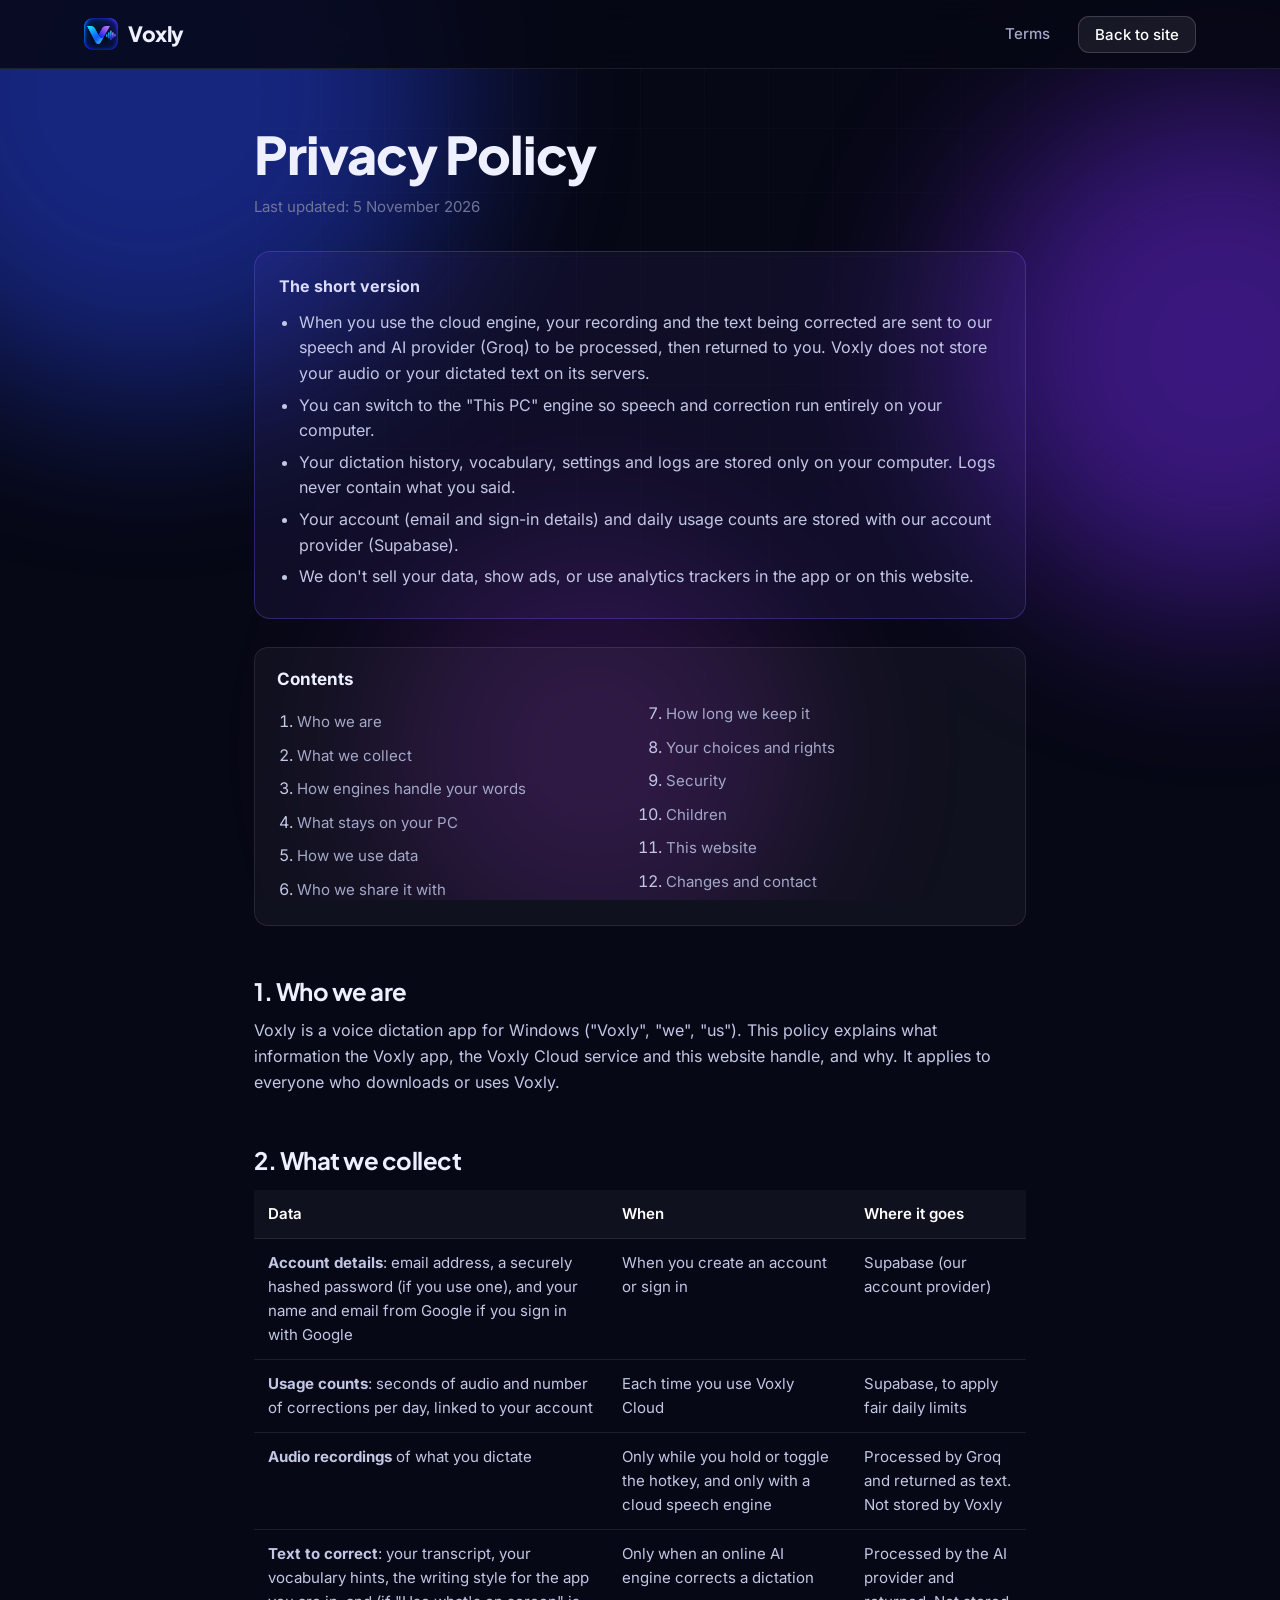
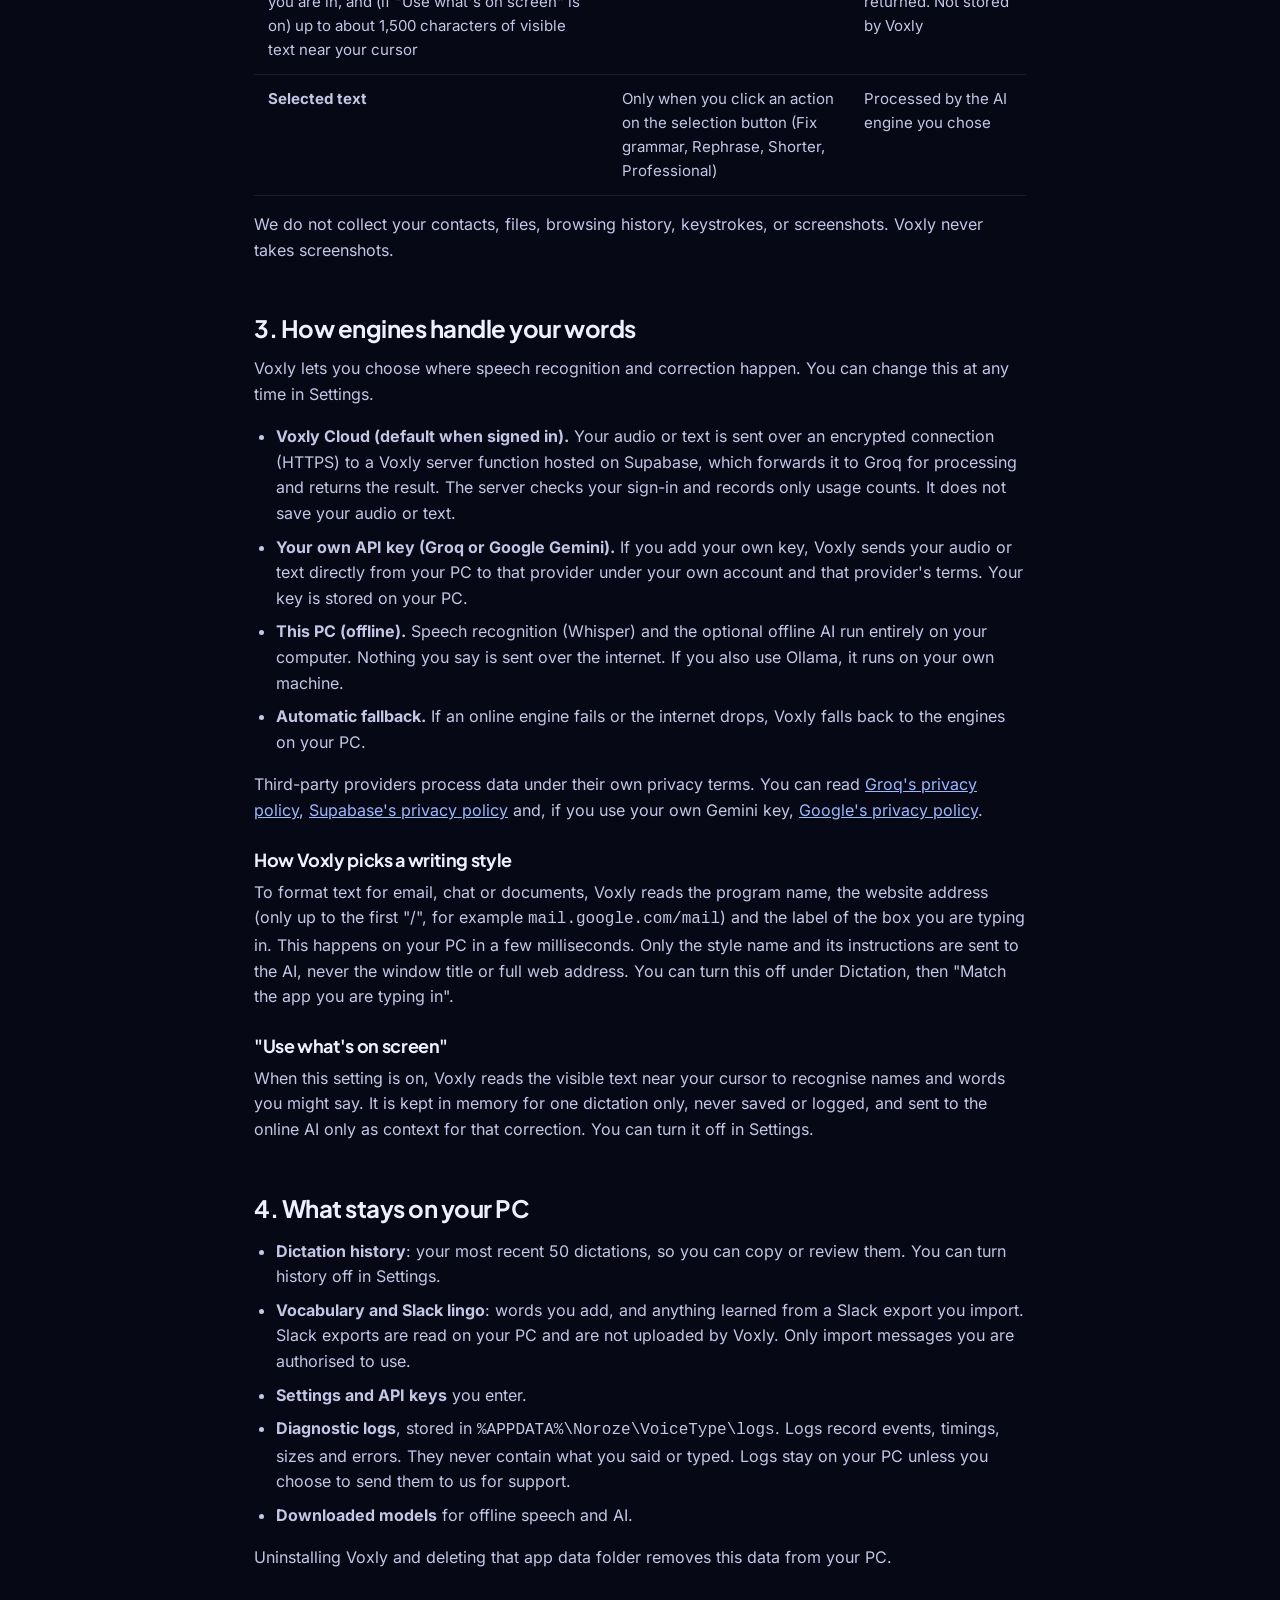
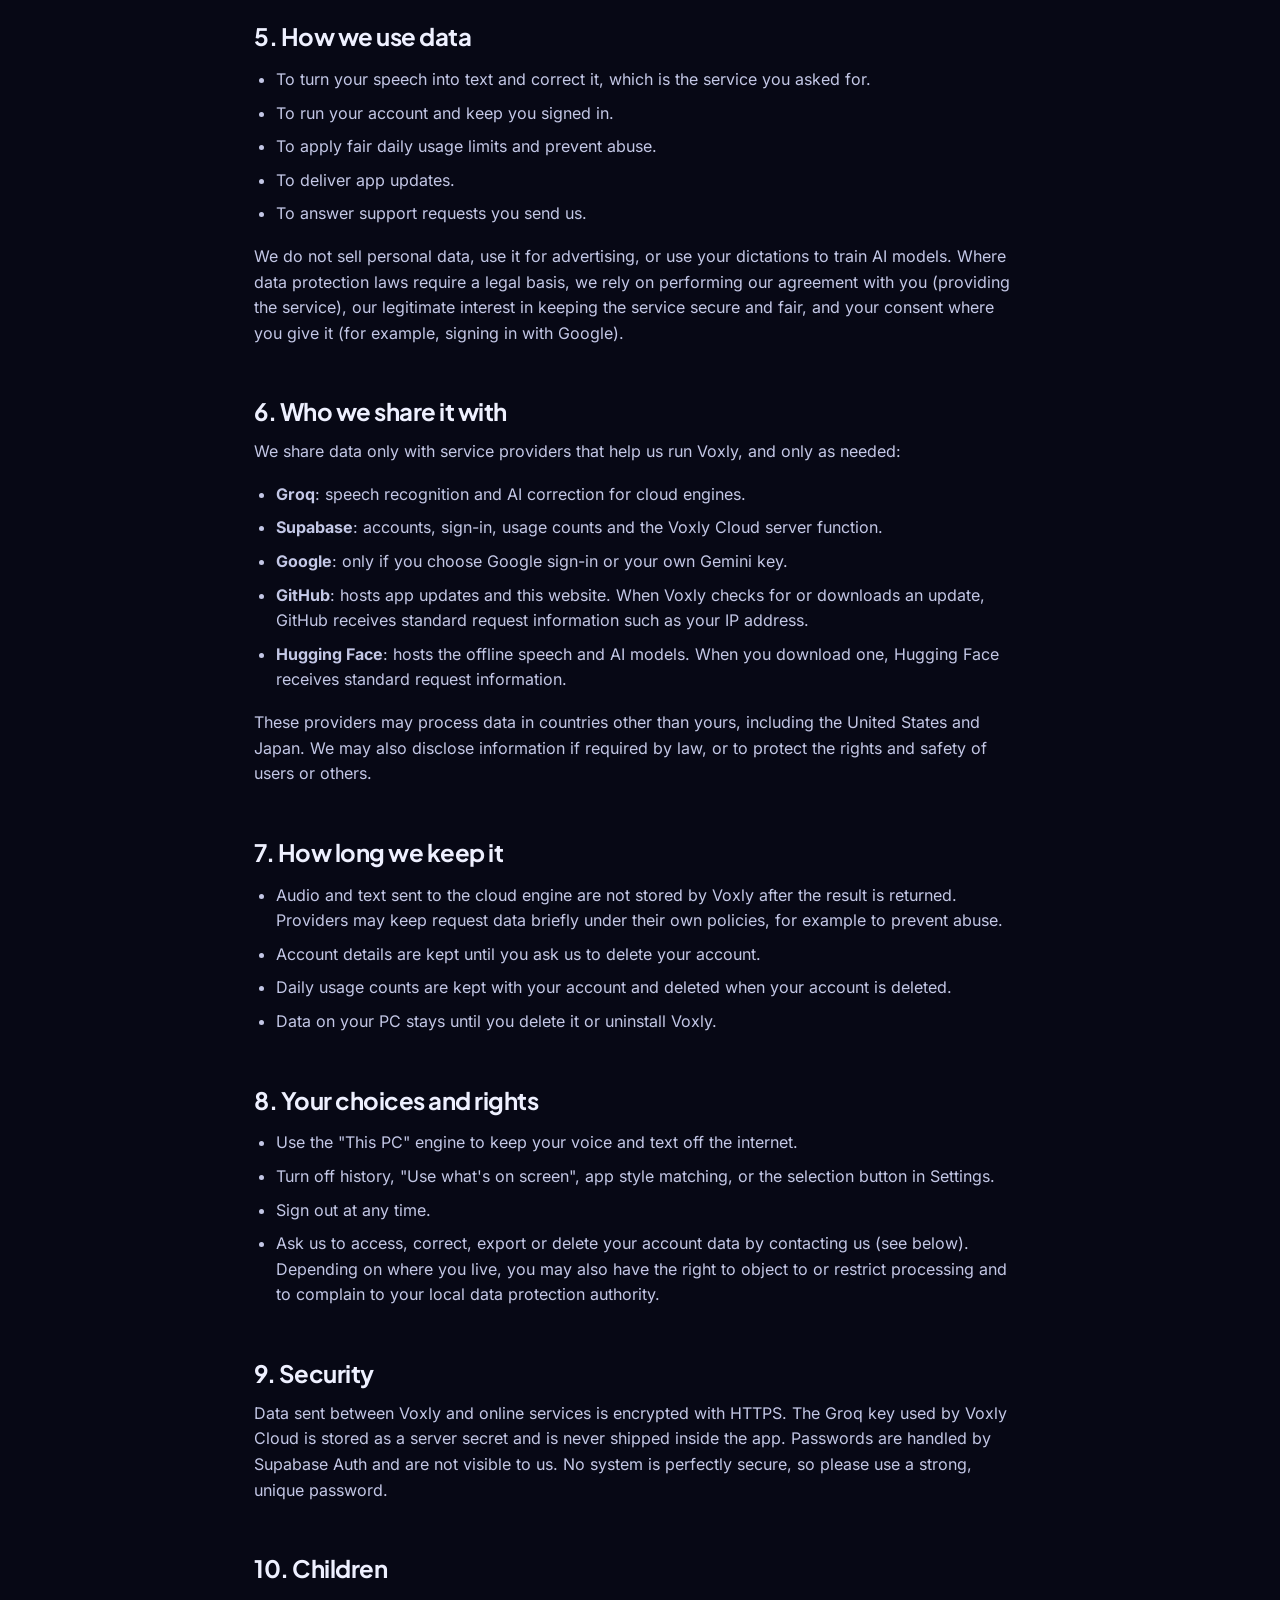
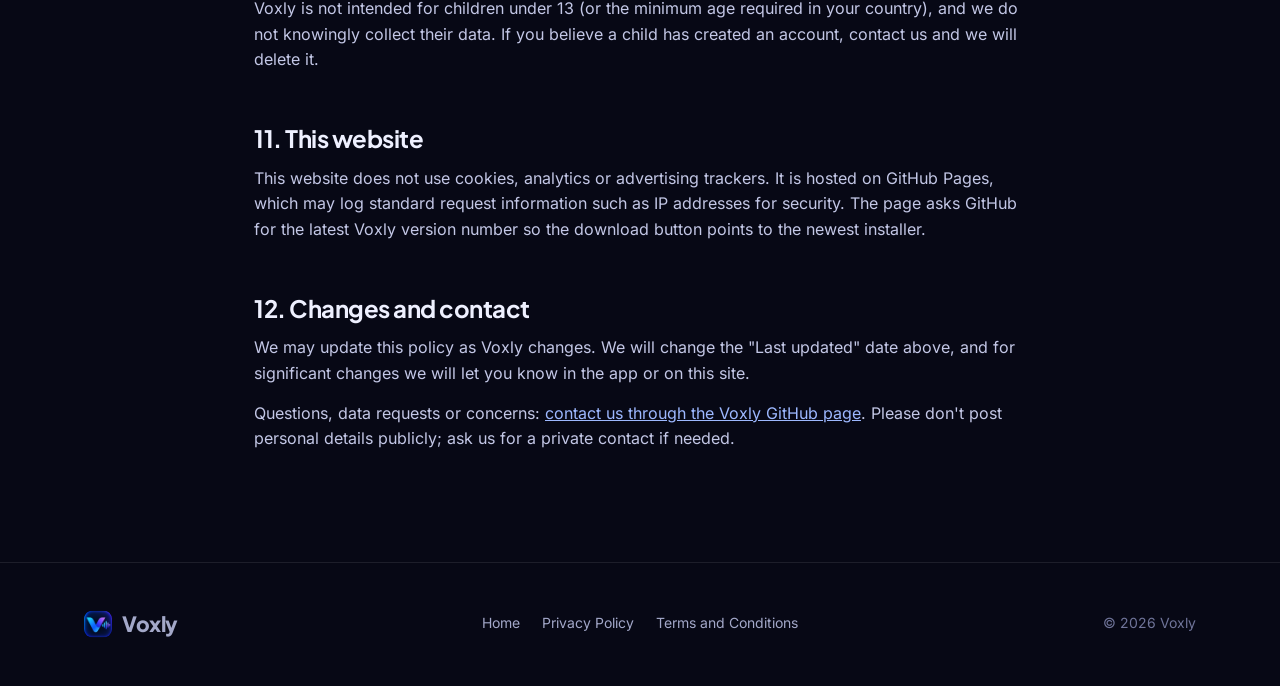
==== docs/privacy.html @ a6896bdc "Add Voxly launch website with Terms and Privacy pages One-page landing site in plain HTML, CSS and J" ====
<!doctype html>
<html lang="en">
<head>
<meta charset="utf-8">
<meta name="viewport" content="width=device-width, initial-scale=1">
<title>Privacy Policy · Voxly</title>
<meta name="description" content="How Voxly handles your voice, text, account and device data.">
<meta name="theme-color" content="#070815">
<link rel="icon" type="image/png" href="assets/logo.png">
<meta property="og:title" content="Voxly Privacy Policy">
<meta property="og:description" content="How Voxly handles your voice, text, account and device data.">
<meta property="og:image" content="https://itshassan999999-lab.github.io/Voxly-releases/assets/og-image.png">
<link rel="stylesheet" href="assets/site.css">
</head>
<body>
<div class="aurora" aria-hidden="true"><span></span><span></span><span></span></div>
<header class="nav scrolled">
  <div class="wrap">
    <a class="brand" href="index.html"><img src="assets/logo.png" alt="" width="34" height="34">Voxly</a>
    <nav class="nav-links"><a href="terms.html">Terms</a><a class="btn btn-ghost btn-sm" href="index.html">Back to site</a></nav>
  </div>
</header>

<main class="legal">
  <div class="wrap">
    <h1>Privacy Policy</h1>
    <p class="updated">Last updated: 5 November 2026</p>

    <div class="summary">
      <b>The short version</b>
      <ul>
        <li>When you use the cloud engine, your recording and the text being corrected are sent to our speech and AI provider (Groq) to be processed, then returned to you. Voxly does not store your audio or your dictated text on its servers.</li>
        <li>You can switch to the "This PC" engine so speech and correction run entirely on your computer.</li>
        <li>Your dictation history, vocabulary, settings and logs are stored only on your computer. Logs never contain what you said.</li>
        <li>Your account (email and sign-in details) and daily usage counts are stored with our account provider (Supabase).</li>
        <li>We don't sell your data, show ads, or use analytics trackers in the app or on this website.</li>
      </ul>
    </div>

    <nav class="toc" aria-label="Contents">
      <b>Contents</b>
      <ol>
        <li><a href="#who">Who we are</a></li>
        <li><a href="#collect">What we collect</a></li>
        <li><a href="#engines">How engines handle your words</a></li>
        <li><a href="#local">What stays on your PC</a></li>
        <li><a href="#use">How we use data</a></li>
        <li><a href="#share">Who we share it with</a></li>
        <li><a href="#retention">How long we keep it</a></li>
        <li><a href="#rights">Your choices and rights</a></li>
        <li><a href="#security">Security</a></li>
        <li><a href="#children">Children</a></li>
        <li><a href="#website">This website</a></li>
        <li><a href="#changes">Changes and contact</a></li>
      </ol>
    </nav>

    <h2 id="who">1. Who we are</h2>
    <p>Voxly is a voice dictation app for Windows ("Voxly", "we", "us"). This policy explains what information the Voxly app, the Voxly Cloud service and this website handle, and why. It applies to everyone who downloads or uses Voxly.</p>

    <h2 id="collect">2. What we collect</h2>
    <table>
      <thead><tr><th>Data</th><th>When</th><th>Where it goes</th></tr></thead>
      <tbody>
        <tr><td><b>Account details</b>: email address, a securely hashed password (if you use one), and your name and email from Google if you sign in with Google</td><td>When you create an account or sign in</td><td>Supabase (our account provider)</td></tr>
        <tr><td><b>Usage counts</b>: seconds of audio and number of corrections per day, linked to your account</td><td>Each time you use Voxly Cloud</td><td>Supabase, to apply fair daily limits</td></tr>
        <tr><td><b>Audio recordings</b> of what you dictate</td><td>Only while you hold or toggle the hotkey, and only with a cloud speech engine</td><td>Processed by Groq and returned as text. Not stored by Voxly</td></tr>
        <tr><td><b>Text to correct</b>: your transcript, your vocabulary hints, the writing style for the app you are in, and (if "Use what's on screen" is on) up to about 1,500 characters of visible text near your cursor</td><td>Only when an online AI engine corrects a dictation</td><td>Processed by the AI provider and returned. Not stored by Voxly</td></tr>
        <tr><td><b>Selected text</b></td><td>Only when you click an action on the selection button (Fix grammar, Rephrase, Shorter, Professional)</td><td>Processed by the AI engine you chose</td></tr>
      </tbody>
    </table>
    <p>We do not collect your contacts, files, browsing history, keystrokes, or screenshots. Voxly never takes screenshots.</p>

    <h2 id="engines">3. How engines handle your words</h2>
    <p>Voxly lets you choose where speech recognition and correction happen. You can change this at any time in Settings.</p>
    <ul>
      <li><b>Voxly Cloud (default when signed in).</b> Your audio or text is sent over an encrypted connection (HTTPS) to a Voxly server function hosted on Supabase, which forwards it to Groq for processing and returns the result. The server checks your sign-in and records only usage counts. It does not save your audio or text.</li>
      <li><b>Your own API key (Groq or Google Gemini).</b> If you add your own key, Voxly sends your audio or text directly from your PC to that provider under your own account and that provider's terms. Your key is stored on your PC.</li>
      <li><b>This PC (offline).</b> Speech recognition (Whisper) and the optional offline AI run entirely on your computer. Nothing you say is sent over the internet. If you also use Ollama, it runs on your own machine.</li>
      <li><b>Automatic fallback.</b> If an online engine fails or the internet drops, Voxly falls back to the engines on your PC.</li>
    </ul>
    <p>Third-party providers process data under their own privacy terms. You can read <a href="https://groq.com/privacy-policy/" rel="noopener">Groq's privacy policy</a>, <a href="https://supabase.com/privacy" rel="noopener">Supabase's privacy policy</a> and, if you use your own Gemini key, <a href="https://policies.google.com/privacy" rel="noopener">Google's privacy policy</a>.</p>

    <h3>How Voxly picks a writing style</h3>
    <p>To format text for email, chat or documents, Voxly reads the program name, the website address (only up to the first "/", for example <code>mail.google.com/mail</code>) and the label of the box you are typing in. This happens on your PC in a few milliseconds. Only the style name and its instructions are sent to the AI, never the window title or full web address. You can turn this off under Dictation, then "Match the app you are typing in".</p>

    <h3>"Use what's on screen"</h3>
    <p>When this setting is on, Voxly reads the visible text near your cursor to recognise names and words you might say. It is kept in memory for one dictation only, never saved or logged, and sent to the online AI only as context for that correction. You can turn it off in Settings.</p>

    <h2 id="local">4. What stays on your PC</h2>
    <ul>
      <li><b>Dictation history</b>: your most recent 50 dictations, so you can copy or review them. You can turn history off in Settings.</li>
      <li><b>Vocabulary and Slack lingo</b>: words you add, and anything learned from a Slack export you import. Slack exports are read on your PC and are not uploaded by Voxly. Only import messages you are authorised to use.</li>
      <li><b>Settings and API keys</b> you enter.</li>
      <li><b>Diagnostic logs</b>, stored in <code>%APPDATA%\Noroze\VoiceType\logs</code>. Logs record events, timings, sizes and errors. They never contain what you said or typed. Logs stay on your PC unless you choose to send them to us for support.</li>
      <li><b>Downloaded models</b> for offline speech and AI.</li>
    </ul>
    <p>Uninstalling Voxly and deleting that app data folder removes this data from your PC.</p>

    <h2 id="use">5. How we use data</h2>
    <ul>
      <li>To turn your speech into text and correct it, which is the service you asked for.</li>
      <li>To run your account and keep you signed in.</li>
      <li>To apply fair daily usage limits and prevent abuse.</li>
      <li>To deliver app updates.</li>
      <li>To answer support requests you send us.</li>
    </ul>
    <p>We do not sell personal data, use it for advertising, or use your dictations to train AI models. Where data protection laws require a legal basis, we rely on performing our agreement with you (providing the service), our legitimate interest in keeping the service secure and fair, and your consent where you give it (for example, signing in with Google).</p>

    <h2 id="share">6. Who we share it with</h2>
    <p>We share data only with service providers that help us run Voxly, and only as needed:</p>
    <ul>
      <li><b>Groq</b>: speech recognition and AI correction for cloud engines.</li>
      <li><b>Supabase</b>: accounts, sign-in, usage counts and the Voxly Cloud server function.</li>
      <li><b>Google</b>: only if you choose Google sign-in or your own Gemini key.</li>
      <li><b>GitHub</b>: hosts app updates and this website. When Voxly checks for or downloads an update, GitHub receives standard request information such as your IP address.</li>
      <li><b>Hugging Face</b>: hosts the offline speech and AI models. When you download one, Hugging Face receives standard request information.</li>
    </ul>
    <p>These providers may process data in countries other than yours, including the United States and Japan. We may also disclose information if required by law, or to protect the rights and safety of users or others.</p>

    <h2 id="retention">7. How long we keep it</h2>
    <ul>
      <li>Audio and text sent to the cloud engine are not stored by Voxly after the result is returned. Providers may keep request data briefly under their own policies, for example to prevent abuse.</li>
      <li>Account details are kept until you ask us to delete your account.</li>
      <li>Daily usage counts are kept with your account and deleted when your account is deleted.</li>
      <li>Data on your PC stays until you delete it or uninstall Voxly.</li>
    </ul>

    <h2 id="rights">8. Your choices and rights</h2>
    <ul>
      <li>Use the "This PC" engine to keep your voice and text off the internet.</li>
      <li>Turn off history, "Use what's on screen", app style matching, or the selection button in Settings.</li>
      <li>Sign out at any time.</li>
      <li>Ask us to access, correct, export or delete your account data by contacting us (see below). Depending on where you live, you may also have the right to object to or restrict processing and to complain to your local data protection authority.</li>
    </ul>

    <h2 id="security">9. Security</h2>
    <p>Data sent between Voxly and online services is encrypted with HTTPS. The Groq key used by Voxly Cloud is stored as a server secret and is never shipped inside the app. Passwords are handled by Supabase Auth and are not visible to us. No system is perfectly secure, so please use a strong, unique password.</p>

    <h2 id="children">10. Children</h2>
    <p>Voxly is not intended for children under 13 (or the minimum age required in your country), and we do not knowingly collect their data. If you believe a child has created an account, contact us and we will delete it.</p>

    <h2 id="website">11. This website</h2>
    <p>This website does not use cookies, analytics or advertising trackers. It is hosted on GitHub Pages, which may log standard request information such as IP addresses for security. The page asks GitHub for the latest Voxly version number so the download button points to the newest installer.</p>

    <h2 id="changes">12. Changes and contact</h2>
    <p>We may update this policy as Voxly changes. We will change the "Last updated" date above, and for significant changes we will let you know in the app or on this site.</p>
    <p>Questions, data requests or concerns: <a href="https://github.com/itshassan999999-lab/Voxly-releases/issues" rel="noopener">contact us through the Voxly GitHub page</a>. Please don't post personal details publicly; ask us for a private contact if needed.</p>
  </div>
</main>

<footer>
  <div class="wrap">
    <a class="brand" href="index.html"><img src="assets/logo.png" alt="" style="width:28px;height:28px">Voxly</a>
    <nav><a href="index.html">Home</a><a href="privacy.html">Privacy Policy</a><a href="terms.html">Terms and Conditions</a></nav>
    <span>© 2026 Voxly</span>
  </div>
</footer>
</body>
</html>
---- docs/assets/site.css ----
@font-face {
  font-family: "Inter";
  src: url("fonts/inter-var.woff2") format("woff2");
  font-weight: 100 900;
  font-display: swap;
}
@font-face {
  font-family: "Jakarta";
  src: url("fonts/jakarta-var.woff2") format("woff2");
  font-weight: 200 800;
  font-display: swap;
}

:root {
  --bg: #070815;
  --bg-2: #0c0e22;
  --surface: rgba(255, 255, 255, 0.04);
  --surface-2: rgba(255, 255, 255, 0.07);
  --line: rgba(255, 255, 255, 0.09);
  --line-2: rgba(255, 255, 255, 0.16);
  --text: #eef0ff;
  --muted: #a3a8c9;
  --faint: #6f7499;
  --blue: #3d8bff;
  --violet: #8b5cf6;
  --pink: #d16cff;
  --cyan: #38d9f5;
  --green: #3ddc97;
  --grad: linear-gradient(120deg, #3d8bff 0%, #7c5cff 50%, #d16cff 100%);
  --radius: 18px;
  --shadow: 0 30px 80px -20px rgba(10, 6, 40, 0.8);
  --maxw: 1160px;
  color-scheme: dark;
}

* { box-sizing: border-box; }
html { scroll-behavior: smooth; -webkit-text-size-adjust: 100%; }
@media (prefers-reduced-motion: reduce) {
  html { scroll-behavior: auto; }
  *, *::before, *::after { animation-duration: 0.001ms !important; animation-iteration-count: 1 !important; transition-duration: 0.001ms !important; }
}
body {
  margin: 0;
  background: var(--bg);
  color: var(--text);
  font-family: "Inter", system-ui, -apple-system, "Segoe UI", Roboto, sans-serif;
  font-size: 17px;
  line-height: 1.6;
  -webkit-font-smoothing: antialiased;
  overflow-x: hidden;
}
img { max-width: 100%; display: block; }
a { color: inherit; }
h1, h2, h3, h4 { font-family: "Jakarta", "Inter", system-ui, sans-serif; line-height: 1.12; margin: 0; letter-spacing: -0.02em; }
p { margin: 0; }
.wrap { width: 100%; max-width: var(--maxw); margin: 0 auto; padding: 0 24px; }
@media (max-width: 600px) { .wrap { padding: 0 16px; } body { font-size: 16px; } }
.grad-text { background: var(--grad); -webkit-background-clip: text; background-clip: text; color: transparent; }
.sr-only { position: absolute; width: 1px; height: 1px; overflow: hidden; clip: rect(0 0 0 0); white-space: nowrap; }
kbd {
  font-family: "Inter", system-ui, sans-serif;
  font-size: 0.82em; font-weight: 600;
  display: inline-block; padding: 2px 9px; border-radius: 7px;
  background: linear-gradient(#22264a, #171a36);
  border: 1px solid var(--line-2); border-bottom-width: 3px;
  color: #fff; line-height: 1.5;
}

/* ---------- Background ---------- */
.aurora { position: fixed; inset: 0; z-index: -1; pointer-events: none; overflow: hidden; }
.aurora span {
  position: absolute; border-radius: 50%; filter: blur(90px); opacity: 0.45;
  animation: drift 22s ease-in-out infinite alternate;
}
.aurora span:nth-child(1) { width: 620px; height: 620px; background: #2a4bff; top: -220px; left: -160px; }
.aurora span:nth-child(2) { width: 520px; height: 520px; background: #7a2cff; top: 10%; right: -200px; animation-delay: -8s; }
.aurora span:nth-child(3) { width: 420px; height: 420px; background: #c03cff; top: 60%; left: 30%; opacity: 0.18; animation-delay: -14s; }
.aurora::after {
  content: ""; position: absolute; inset: 0;
  background-image: linear-gradient(var(--line) 1px, transparent 1px), linear-gradient(90deg, var(--line) 1px, transparent 1px);
  background-size: 64px 64px; opacity: 0.25;
  mask-image: radial-gradient(ellipse at 50% 0%, #000 0%, transparent 70%);
  -webkit-mask-image: radial-gradient(ellipse at 50% 0%, #000 0%, transparent 70%);
}
@keyframes drift { to { transform: translate(80px, 60px) scale(1.15); } }

/* ---------- Nav ---------- */
.nav {
  position: sticky; top: 0; z-index: 50;
  backdrop-filter: blur(14px); -webkit-backdrop-filter: blur(14px);
  background: rgba(7, 8, 21, 0.6);
  border-bottom: 1px solid transparent; transition: border-color .3s, background .3s;
}
.nav.scrolled { border-bottom-color: var(--line); background: rgba(7, 8, 21, 0.85); }
.nav .wrap { display: flex; align-items: center; justify-content: space-between; height: 68px; gap: 16px; }
.brand { display: flex; align-items: center; gap: 10px; text-decoration: none; font-family: "Jakarta", sans-serif; font-weight: 800; font-size: 21px; letter-spacing: -0.02em; }
.brand img { width: 34px; height: 34px; border-radius: 9px; }
.nav-links { display: flex; gap: 28px; align-items: center; }
.nav-links a { text-decoration: none; color: var(--muted); font-size: 15px; font-weight: 500; transition: color .2s; }
.nav-links a:hover { color: #fff; }
@media (max-width: 860px) { .nav-links a.hide-sm { display: none; } }

/* ---------- Buttons ---------- */
.btn {
  display: inline-flex; align-items: center; justify-content: center; gap: 10px;
  padding: 14px 24px; border-radius: 14px; border: 0; cursor: pointer;
  font: 600 16px/1 "Inter", sans-serif; text-decoration: none; white-space: nowrap;
  transition: transform .2s, box-shadow .2s, background .2s;
}
.btn-primary { background: var(--grad); color: #fff; box-shadow: 0 10px 30px -8px rgba(124, 92, 255, 0.7), inset 0 1px 0 rgba(255,255,255,.25); }
.btn-primary:hover { transform: translateY(-2px); box-shadow: 0 16px 40px -8px rgba(124, 92, 255, 0.9), inset 0 1px 0 rgba(255,255,255,.25); }
.btn-ghost { background: var(--surface-2); color: #fff; border: 1px solid var(--line-2); }
.btn-ghost:hover { background: rgba(255,255,255,0.12); }
.btn-sm { padding: 10px 16px; font-size: 14px; border-radius: 11px; }
.btn svg { width: 18px; height: 18px; flex: none; }

/* ---------- Hero ---------- */
.hero { padding: 72px 0 40px; position: relative; }
.hero .wrap { display: grid; grid-template-columns: 1.02fr 1fr; gap: 56px; align-items: center; }
@media (max-width: 980px) { .hero .wrap { grid-template-columns: 1fr; gap: 48px; } .hero { padding-top: 48px; } }
.eyebrow {
  display: inline-flex; align-items: center; gap: 8px;
  padding: 6px 14px 6px 8px; border-radius: 999px;
  background: var(--surface-2); border: 1px solid var(--line-2);
  font-size: 13.5px; color: var(--muted); font-weight: 500;
}
.eyebrow b { background: var(--grad); color: #fff; padding: 2px 9px; border-radius: 999px; font-size: 12px; font-weight: 700; }
.hero h1 { font-size: clamp(42px, 6.2vw, 74px); font-weight: 800; margin: 22px 0 20px; }
.hero .lede { font-size: clamp(17px, 1.6vw, 20px); color: var(--muted); max-width: 560px; }
.hero .lede kbd { font-size: 0.8em; }
.cta-row { display: flex; gap: 14px; flex-wrap: wrap; margin-top: 34px; }
.cta-note { margin-top: 16px; font-size: 14px; color: var(--faint); display: flex; gap: 18px; flex-wrap: wrap; }
.cta-note span { display: inline-flex; align-items: center; gap: 6px; }
.cta-note svg { width: 15px; height: 15px; color: var(--green); }

/* ---------- Demo ---------- */
.demo { position: relative; perspective: 1400px; }
.demo-glow { position: absolute; inset: 8% 4%; background: var(--grad); filter: blur(70px); opacity: 0.35; border-radius: 40px; z-index: -1; }
.window {
  background: linear-gradient(180deg, #14172f, #0e1026);
  border: 1px solid var(--line-2); border-radius: 20px;
  box-shadow: var(--shadow), inset 0 1px 0 rgba(255,255,255,0.06);
  overflow: hidden; transform: rotateY(-6deg) rotateX(3deg); transition: transform .6s;
}
.demo:hover .window { transform: none; }
@media (max-width: 980px) { .window { transform: none; } }
.win-bar { display: flex; align-items: center; gap: 12px; padding: 12px 16px; border-bottom: 1px solid var(--line); background: rgba(255,255,255,0.02); }
.win-dots { display: flex; gap: 7px; }
.win-dots i { width: 11px; height: 11px; border-radius: 50%; background: #2c3058; }
.win-title { font-size: 13px; color: var(--muted); font-weight: 500; display: flex; align-items: center; gap: 8px; }
.win-title .app-ico { width: 18px; height: 18px; border-radius: 5px; display: grid; place-items: center; font-size: 11px; font-weight: 800; color: #fff; }
.win-tabs { margin-left: auto; display: flex; gap: 4px; }
.win-tabs button {
  border: 0; background: transparent; color: var(--faint); font: 600 12px "Inter", sans-serif;
  padding: 5px 10px; border-radius: 8px; cursor: pointer; transition: all .2s;
}
.win-tabs button.on { background: var(--surface-2); color: #fff; }
.win-body { padding: 20px; min-height: 340px; display: flex; flex-direction: column; gap: 14px; position: relative; }
.msg { display: flex; gap: 12px; }
.avatar { width: 34px; height: 34px; border-radius: 10px; flex: none; display: grid; place-items: center; font-weight: 700; font-size: 13px; color: #fff; }
.msg .who { font-size: 14px; font-weight: 700; }
.msg .who small { color: var(--faint); font-weight: 500; margin-left: 6px; font-size: 12px; }
.msg .txt { font-size: 14.5px; color: #cfd3f2; white-space: pre-line; }
.compose {
  margin-top: auto; border: 1px solid var(--line-2); border-radius: 14px; padding: 14px 16px;
  background: rgba(0,0,0,0.25); min-height: 92px; font-size: 14.5px; position: relative;
}
.compose .placeholder { color: var(--faint); }
.compose .typed { color: #fff; white-space: pre-wrap; }
.compose .raw { color: var(--faint); font-style: italic; }
.caret { display: inline-block; width: 2px; height: 1.05em; background: var(--cyan); vertical-align: -2px; margin-left: 1px; animation: blink 1s steps(1) infinite; }
@keyframes blink { 50% { opacity: 0; } }
.vocab-hl { background: rgba(61, 220, 151, 0.16); color: #7ff0bf; border-radius: 4px; padding: 0 3px; }

/* Floating recorder pill */
.pill {
  position: absolute; left: 50%; bottom: 120px; transform: translate(-50%, 14px) scale(0.92);
  display: flex; align-items: center; gap: 12px; padding: 10px 16px 10px 12px;
  background: rgba(14, 16, 38, 0.92); border: 1px solid var(--line-2); border-radius: 999px;
  box-shadow: 0 18px 40px -10px rgba(0,0,0,0.8), 0 0 0 6px rgba(124,92,255,0.12);
  backdrop-filter: blur(10px); opacity: 0; transition: all .35s cubic-bezier(.2,.9,.3,1.3); z-index: 3;
  font-size: 13px; font-weight: 600; white-space: nowrap;
}
.pill.show { opacity: 1; transform: translate(-50%, 0) scale(1); }
.pill .dot { width: 10px; height: 10px; border-radius: 50%; background: #ff4d6d; box-shadow: 0 0 0 0 rgba(255,77,109,.6); animation: pulse 1.4s infinite; }
.pill.working .dot { background: var(--violet); animation: none; }
@keyframes pulse { 70% { box-shadow: 0 0 0 9px rgba(255,77,109,0); } 100% { box-shadow: 0 0 0 0 rgba(255,77,109,0); } }
.bars { display: flex; align-items: center; gap: 3px; height: 22px; }
.bars i { width: 3px; border-radius: 3px; background: var(--grad); height: 4px; transition: height .09s; }
.pill .state { color: var(--muted); min-width: 92px; }
.pill .spin { width: 14px; height: 14px; border-radius: 50%; border: 2px solid rgba(255,255,255,.15); border-top-color: var(--pink); animation: spin .7s linear infinite; display: none; }
.pill.working .spin { display: block; }
.pill.working .bars { display: none; }
@keyframes spin { to { transform: rotate(360deg); } }
.keys-hint {
  position: absolute; top: -18px; right: 18px; z-index: 4;
  display: flex; gap: 6px; align-items: center; padding: 8px 12px; border-radius: 12px;
  background: #11142c; border: 1px solid var(--line-2); font-size: 12px; color: var(--muted);
  box-shadow: 0 10px 30px -10px rgba(0,0,0,.7); transition: all .2s;
}
.keys-hint kbd { transition: all .15s; }
.keys-hint.down kbd { transform: translateY(2px); border-bottom-width: 1px; background: var(--grad); }
.timer-chip {
  position: absolute; left: -18px; bottom: 40px; z-index: 4;
  padding: 10px 14px; border-radius: 14px; background: #11142c; border: 1px solid var(--line-2);
  box-shadow: 0 10px 30px -10px rgba(0,0,0,.7); font-size: 12px; color: var(--muted);
  opacity: 0; transform: translateY(8px); transition: all .4s;
}
.timer-chip.show { opacity: 1; transform: none; }
.timer-chip b { display: block; font-size: 20px; color: #fff; font-family: "Jakarta", sans-serif; }
@media (max-width: 600px) { .win-body { min-height: 360px; padding: 16px; } .win-tabs button { padding: 5px 7px; } }

/* ---------- Logos strip / stats ---------- */
.stats { padding: 40px 0 20px; }
.stats-grid { display: grid; grid-template-columns: repeat(4, 1fr); gap: 16px; }
@media (max-width: 860px) { .stats-grid { grid-template-columns: repeat(2, 1fr); } }
.stat { padding: 24px; border-radius: var(--radius); background: var(--surface); border: 1px solid var(--line); }
.stat b { display: block; font-family: "Jakarta", sans-serif; font-size: clamp(30px, 3.6vw, 42px); font-weight: 800; letter-spacing: -0.03em; }
.stat span { color: var(--muted); font-size: 14.5px; }
.works-in { margin-top: 40px; text-align: center; color: var(--faint); font-size: 14px; }
.marquee { margin-top: 16px; overflow: hidden; mask-image: linear-gradient(90deg, transparent, #000 12%, #000 88%, transparent); -webkit-mask-image: linear-gradient(90deg, transparent, #000 12%, #000 88%, transparent); }
.marquee-track { display: flex; gap: 14px; width: max-content; animation: marquee 38s linear infinite; }
.marquee-track span { padding: 9px 18px; border-radius: 999px; border: 1px solid var(--line); background: var(--surface); color: var(--muted); font-size: 14px; font-weight: 500; white-space: nowrap; }
@keyframes marquee { to { transform: translateX(-50%); } }

/* ---------- Sections ---------- */
section { position: relative; }
.section { padding: 110px 0 0; }
@media (max-width: 600px) { .section { padding-top: 80px; } }
.sec-head { text-align: center; max-width: 720px; margin: 0 auto 56px; }
.sec-head .tag { display: inline-block; font-size: 13px; font-weight: 700; letter-spacing: 0.12em; text-transform: uppercase; color: var(--pink); margin-bottom: 14px; }
.sec-head h2 { font-size: clamp(32px, 4.4vw, 52px); font-weight: 800; }
.sec-head p { margin-top: 18px; color: var(--muted); font-size: 18px; }

/* Steps */
.steps { display: grid; grid-template-columns: repeat(3, 1fr); gap: 20px; counter-reset: step; }
@media (max-width: 860px) { .steps { grid-template-columns: 1fr; } }
.step { padding: 32px 28px; border-radius: var(--radius); background: var(--surface); border: 1px solid var(--line); position: relative; overflow: hidden; }
.step::before { counter-increment: step; content: "0" counter(step); position: absolute; top: 18px; right: 24px; font: 800 56px "Jakarta", sans-serif; color: rgba(255,255,255,0.05); }
.step .ico { width: 52px; height: 52px; border-radius: 14px; display: grid; place-items: center; background: linear-gradient(135deg, rgba(61,139,255,.2), rgba(209,108,255,.2)); border: 1px solid var(--line-2); margin-bottom: 22px; }
.step .ico svg { width: 26px; height: 26px; }
.step h3 { font-size: 22px; margin-bottom: 10px; }
.step p { color: var(--muted); font-size: 15.5px; }

/* Bento features */
.bento { display: grid; grid-template-columns: repeat(6, 1fr); gap: 20px; }
.card {
  grid-column: span 2; padding: 30px; border-radius: 22px; background: var(--surface); border: 1px solid var(--line);
  position: relative; overflow: hidden; transition: border-color .3s, transform .3s;
}
.card:hover { border-color: var(--line-2); transform: translateY(-3px); }
.card::after {
  content: ""; position: absolute; inset: 0; pointer-events: none; border-radius: inherit;
  background: radial-gradient(420px circle at var(--mx, 50%) var(--my, 0%), rgba(124,92,255,0.14), transparent 45%);
  opacity: 0; transition: opacity .3s;
}
.card:hover::after { opacity: 1; }
.card.wide { grid-column: span 3; }
.card.full { grid-column: span 6; }
.card.tall { grid-column: span 4; }
@media (max-width: 980px) { .card, .card.wide, .card.tall { grid-column: span 3; } }
@media (max-width: 680px) { .bento { grid-template-columns: 1fr; } .card, .card.wide, .card.tall, .card.full { grid-column: span 1; padding: 24px; } }
.card .k { font-size: 12.5px; font-weight: 700; letter-spacing: .1em; text-transform: uppercase; color: var(--cyan); margin-bottom: 12px; display: block; }
.card h3 { font-size: 23px; margin-bottom: 10px; }
.card p { color: var(--muted); font-size: 15.5px; }
.card .viz { margin-top: 24px; }

.modes { display: grid; gap: 10px; }
.mode { padding: 12px 14px; border-radius: 12px; background: rgba(0,0,0,.25); border: 1px solid var(--line); font-size: 14px; }
.mode b { display: inline-block; min-width: 82px; font-size: 12px; text-transform: uppercase; letter-spacing: .08em; color: var(--muted); }
.mode.on { border-color: rgba(124,92,255,.6); background: rgba(124,92,255,.1); }
.mode.on b { color: var(--pink); }
.strike { color: var(--faint); text-decoration: line-through; text-decoration-color: rgba(255,77,109,.7); }

.sel-demo { padding: 18px; border-radius: 14px; background: rgba(0,0,0,.25); border: 1px solid var(--line); font-size: 14.5px; position: relative; }
.sel-demo mark { background: rgba(61,139,255,.35); color: #fff; padding: 1px 2px; border-radius: 3px; }
.sel-menu { display: flex; flex-wrap: wrap; gap: 8px; margin-top: 14px; }
.sel-menu span { padding: 7px 12px; border-radius: 10px; font-size: 13px; font-weight: 600; background: var(--surface-2); border: 1px solid var(--line-2); cursor: default; transition: all .2s; }
.sel-menu span.on, .sel-menu span:hover { background: var(--grad); border-color: transparent; }
.sel-out { margin-top: 14px; font-size: 14px; color: #dfe2ff; min-height: 44px; transition: opacity .25s; }

.chips { display: flex; flex-wrap: wrap; gap: 8px; }
.chips span { padding: 7px 13px; border-radius: 10px; font-size: 13.5px; font-weight: 600; background: rgba(61,220,151,.1); color: #7ff0bf; border: 1px solid rgba(61,220,151,.25); }
.chips span.x { background: rgba(255,77,109,.08); color: #ff8ba1; border-color: rgba(255,77,109,.25); text-decoration: line-through; }

.styles-viz { display: grid; grid-template-columns: repeat(3, 1fr); gap: 10px; }
@media (max-width: 520px) { .styles-viz { grid-template-columns: 1fr; } }
.style-box { padding: 14px; border-radius: 12px; background: rgba(0,0,0,.25); border: 1px solid var(--line); font-size: 13px; color: #cfd3f2; white-space: pre-line; line-height: 1.5; }
.style-box b { display: block; font-size: 11.5px; letter-spacing: .08em; text-transform: uppercase; color: var(--muted); margin-bottom: 6px; }

.swatches { display: grid; grid-template-columns: repeat(13, 1fr); gap: 6px; }
@media (max-width: 680px) { .swatches { grid-template-columns: repeat(7, 1fr); } }
.swatches i { aspect-ratio: 1; border-radius: 9px; border: 1px solid rgba(255,255,255,.15); transition: transform .2s; }
.swatches i:hover { transform: scale(1.15) rotate(-4deg); }

.tray { display: flex; align-items: center; gap: 12px; padding: 12px 14px; border-radius: 12px; background: rgba(0,0,0,.3); border: 1px solid var(--line); font-size: 13px; color: var(--muted); }
.tray img { width: 22px; height: 22px; border-radius: 6px; }
.tray .clock { margin-left: auto; color: #fff; font-weight: 600; }
.cmd-list { display: grid; gap: 8px; font-size: 14px; }
.cmd-list div { display: flex; justify-content: space-between; gap: 10px; padding: 9px 12px; border-radius: 10px; background: rgba(0,0,0,.25); border: 1px solid var(--line); }
.cmd-list q { color: #fff; font-weight: 600; quotes: "\201C" "\201D"; }
.cmd-list span { color: var(--muted); text-align: right; }

/* Comparison / privacy */
.split { display: grid; grid-template-columns: 1fr 1fr; gap: 20px; }
@media (max-width: 860px) { .split { grid-template-columns: 1fr; } }
.panel { padding: 34px; border-radius: 22px; background: var(--surface); border: 1px solid var(--line); }
.panel h3 { font-size: 24px; margin-bottom: 18px; display: flex; align-items: center; gap: 12px; }
.panel h3 svg { width: 26px; height: 26px; color: var(--cyan); }
.ticks { list-style: none; padding: 0; margin: 0; display: grid; gap: 14px; }
.ticks li { display: flex; gap: 12px; color: var(--muted); font-size: 15.5px; }
.ticks li b { color: var(--text); font-weight: 600; }
.ticks svg { width: 20px; height: 20px; flex: none; color: var(--green); margin-top: 3px; }

/* Download CTA */
.cta {
  margin-top: 110px; padding: 72px 40px; border-radius: 30px; text-align: center; position: relative; overflow: hidden;
  background: radial-gradient(800px 300px at 50% 0%, rgba(124,92,255,.45), transparent 70%), linear-gradient(180deg, #151838, #0d0f25);
  border: 1px solid var(--line-2);
}
@media (max-width: 600px) { .cta { padding: 52px 20px; margin-top: 80px; } }
.cta img.logo { width: 84px; height: 84px; margin: 0 auto 26px; border-radius: 22px; box-shadow: 0 20px 50px -10px rgba(124,92,255,.8); animation: float 6s ease-in-out infinite; }
@keyframes float { 50% { transform: translateY(-10px); } }
.cta h2 { font-size: clamp(32px, 4.6vw, 54px); font-weight: 800; }
.cta p { color: var(--muted); margin: 16px auto 0; max-width: 560px; font-size: 18px; }
.cta .cta-row { justify-content: center; }
.reqs { display: flex; justify-content: center; gap: 10px 26px; flex-wrap: wrap; margin-top: 28px; font-size: 14px; color: var(--faint); }

/* FAQ */
.faq { max-width: 820px; margin: 0 auto; display: grid; gap: 12px; }
.faq details { border-radius: 16px; background: var(--surface); border: 1px solid var(--line); padding: 0 24px; transition: border-color .2s; }
.faq details[open] { border-color: var(--line-2); }
.faq summary { cursor: pointer; list-style: none; padding: 20px 0; font-weight: 600; font-size: 17px; display: flex; justify-content: space-between; gap: 16px; align-items: center; }
.faq summary::-webkit-details-marker { display: none; }
.faq summary::after { content: "+"; font-size: 24px; font-weight: 400; color: var(--muted); transition: transform .25s; flex: none; }
.faq details[open] summary::after { transform: rotate(45deg); }
.faq details p { padding: 0 0 22px; color: var(--muted); font-size: 15.5px; }

/* Footer */
footer { margin-top: 110px; border-top: 1px solid var(--line); padding: 44px 0 50px; color: var(--faint); font-size: 14px; }
footer .wrap { display: flex; justify-content: space-between; gap: 24px; flex-wrap: wrap; align-items: center; }
footer nav { display: flex; gap: 22px; flex-wrap: wrap; }
footer a { text-decoration: none; color: var(--muted); }
footer a:hover { color: #fff; }

/* Reveal on scroll */
.reveal { opacity: 0; transform: translateY(26px); transition: opacity .8s cubic-bezier(.2,.7,.2,1), transform .8s cubic-bezier(.2,.7,.2,1); }
.reveal.in { opacity: 1; transform: none; }
.reveal.d1 { transition-delay: .08s; } .reveal.d2 { transition-delay: .16s; } .reveal.d3 { transition-delay: .24s; }
.no-js .reveal { opacity: 1; transform: none; }

/* ---------- Legal pages ---------- */
.legal { padding: 56px 0 0; }
.legal .wrap { max-width: 820px; }
.legal h1 { font-size: clamp(36px, 5vw, 52px); font-weight: 800; }
.legal .updated { color: var(--faint); margin-top: 12px; font-size: 15px; }
.legal .summary { margin: 32px 0 8px; padding: 22px 24px; border-radius: 16px; background: rgba(124,92,255,.08); border: 1px solid rgba(124,92,255,.3); color: #d9dcff; font-size: 16px; }
.legal .summary ul { margin: 10px 0 0; padding-left: 20px; }
.legal .summary li { margin: 6px 0; }
.legal h2 { font-size: 24px; margin: 44px 0 14px; padding-top: 8px; }
.legal h3 { font-size: 18px; margin: 26px 0 10px; }
.legal p, .legal li { color: #c3c7e6; font-size: 16px; }
.legal p + p { margin-top: 14px; }
.legal ul { padding-left: 22px; }
.legal li { margin: 8px 0; }
.legal a { color: #9db8ff; }
.legal table { width: 100%; border-collapse: collapse; margin: 16px 0; font-size: 15px; display: block; overflow-x: auto; }
.legal th, .legal td { text-align: left; padding: 12px 14px; border-bottom: 1px solid var(--line); vertical-align: top; color: #c3c7e6; }
.legal th { color: #fff; font-weight: 600; background: var(--surface); }
.legal .toc { margin-top: 28px; padding: 18px 22px; border-radius: 14px; border: 1px solid var(--line); background: var(--surface); }
.legal .toc ol { margin: 8px 0 0; padding-left: 20px; columns: 2; column-gap: 32px; }
@media (max-width: 600px) { .legal .toc ol { columns: 1; } }
.legal .toc a { color: var(--muted); text-decoration: none; font-size: 15px; }
.legal .toc a:hover { color: #fff; }
.legal .caps { text-transform: none; font-weight: 600; color: #e3e5ff; }

/* fixes */
.nav-links a.btn, .nav-links a.btn:hover { color: #fff; }
.keys-hint { top: auto; bottom: -20px; right: 22px; }
.win-title { white-space: nowrap; overflow: hidden; text-overflow: ellipsis; min-width: 0; }
@media (max-width: 600px) {
  .win-dots { display: none; }
  .keys-hint { bottom: -22px; right: 8px; }
  .timer-chip { left: 8px; bottom: -24px; padding: 6px 10px; } .timer-chip b { font-size: 16px; display: inline; margin-left: 4px; }
}
.timer-chip { left: 24px; top: -24px; bottom: auto; padding: 8px 12px; }
.timer-chip b { display: inline; font-size: 17px; margin-left: 6px; }
@media (max-width: 600px) {
  .keys-hint { display: none; }
  .timer-chip { left: auto; right: 8px; top: auto; bottom: -22px; }
}
.timer-chip { left: -28px; top: 44%; }
@media (max-width: 980px) { .timer-chip { left: 12px; } }
@media (max-width: 600px) { .timer-chip { left: auto; right: 8px; top: auto; bottom: -22px; } }
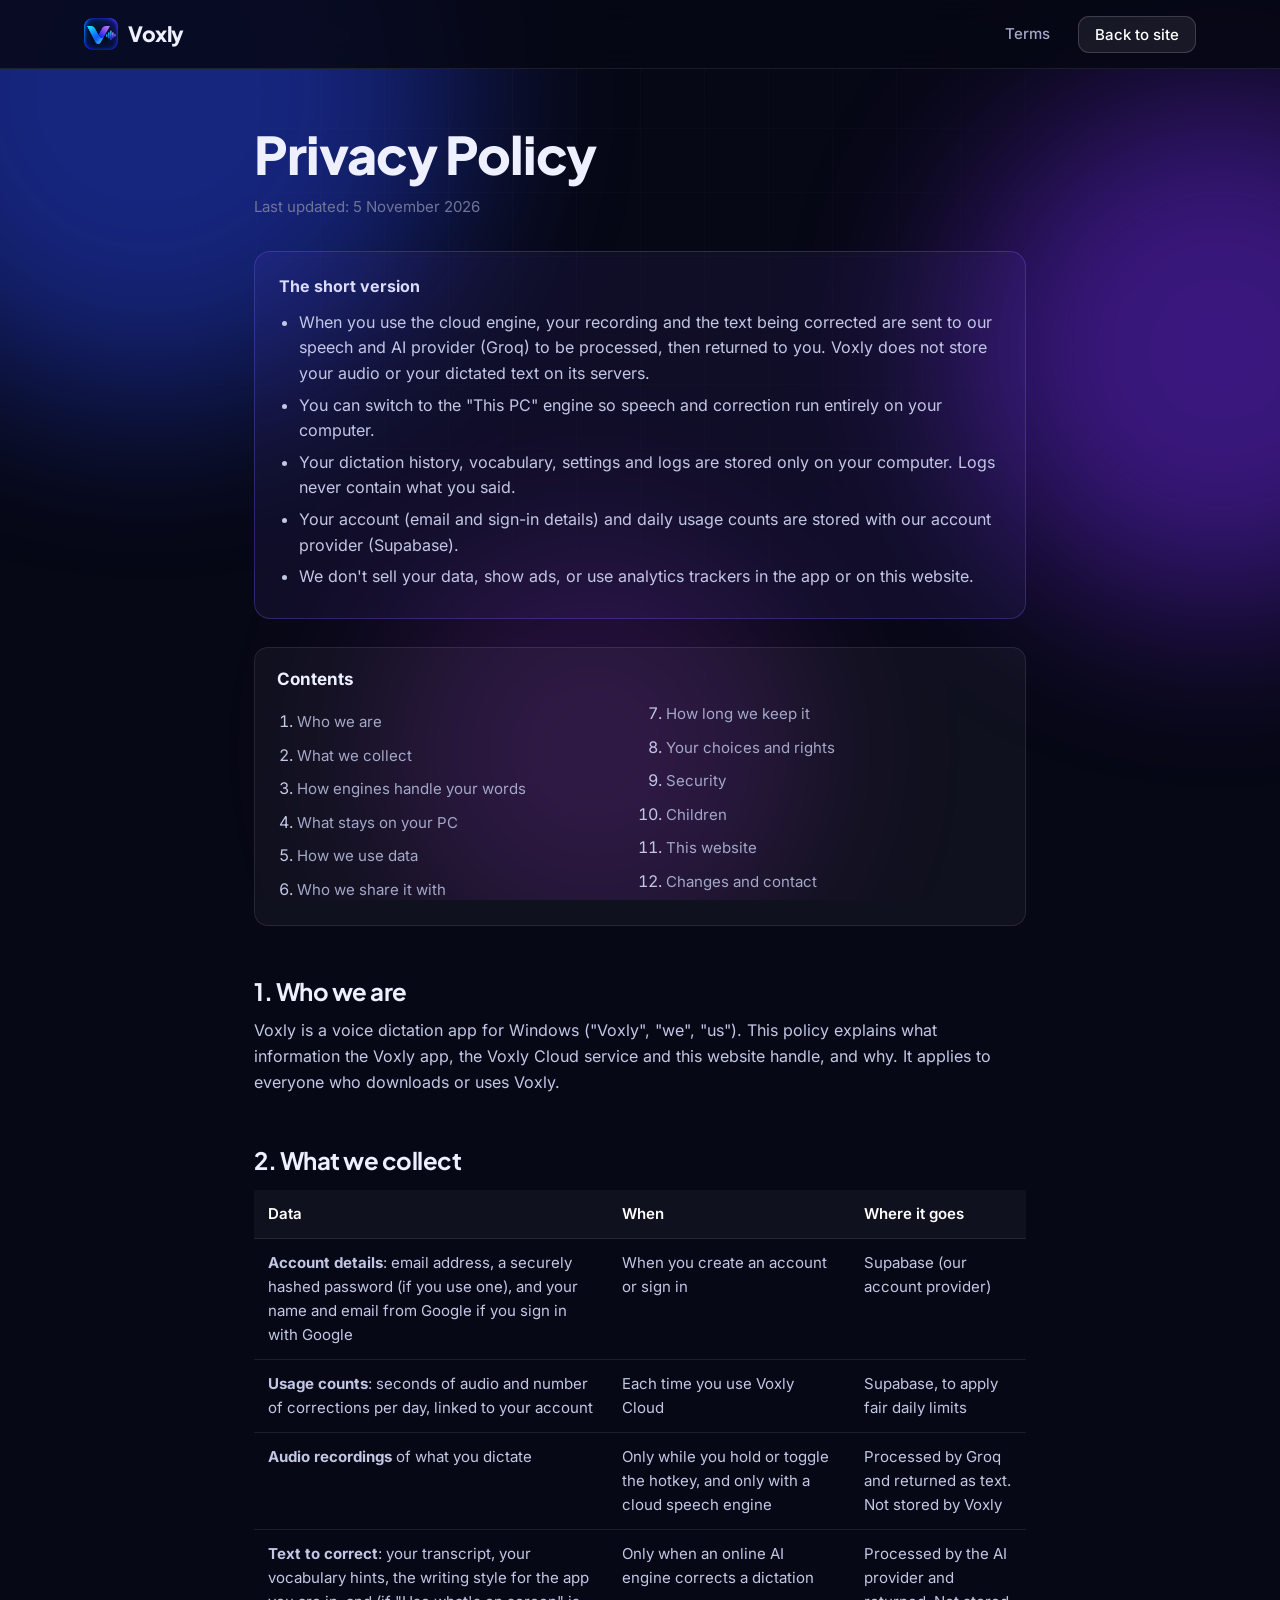
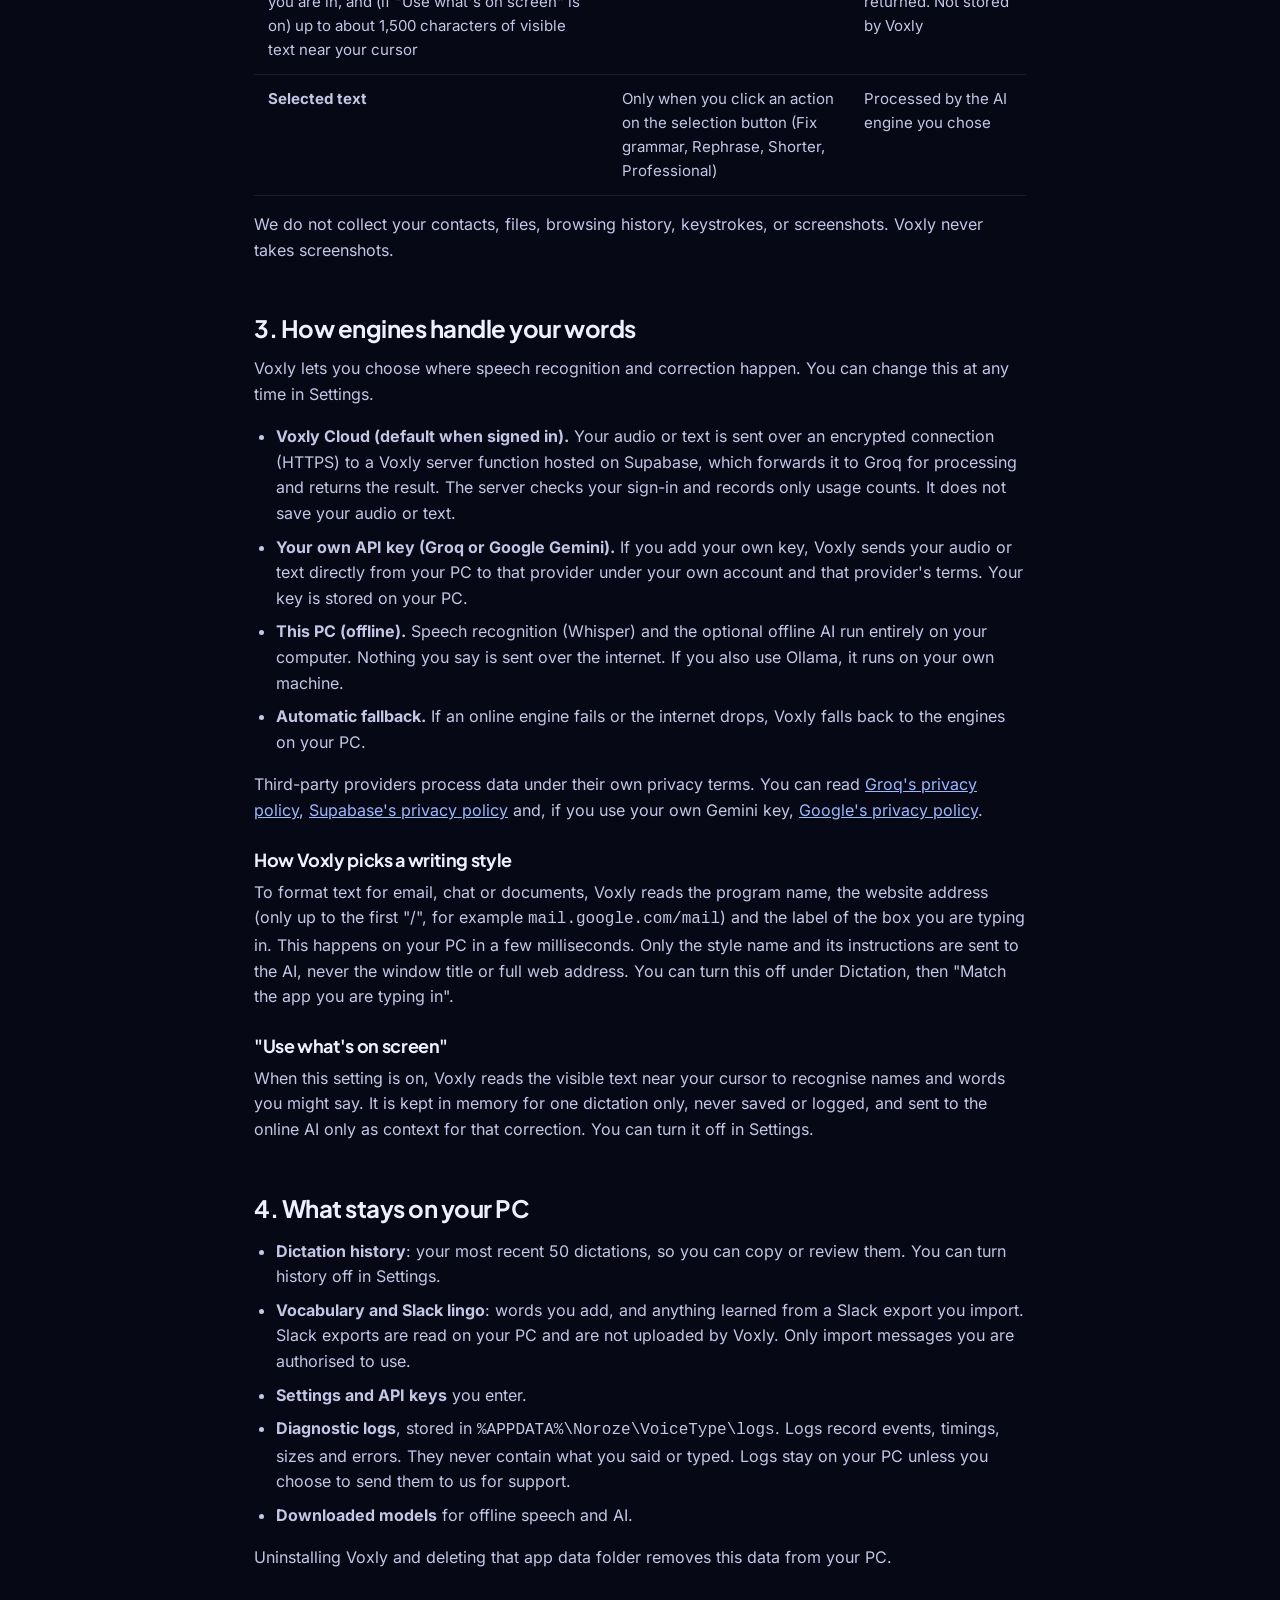
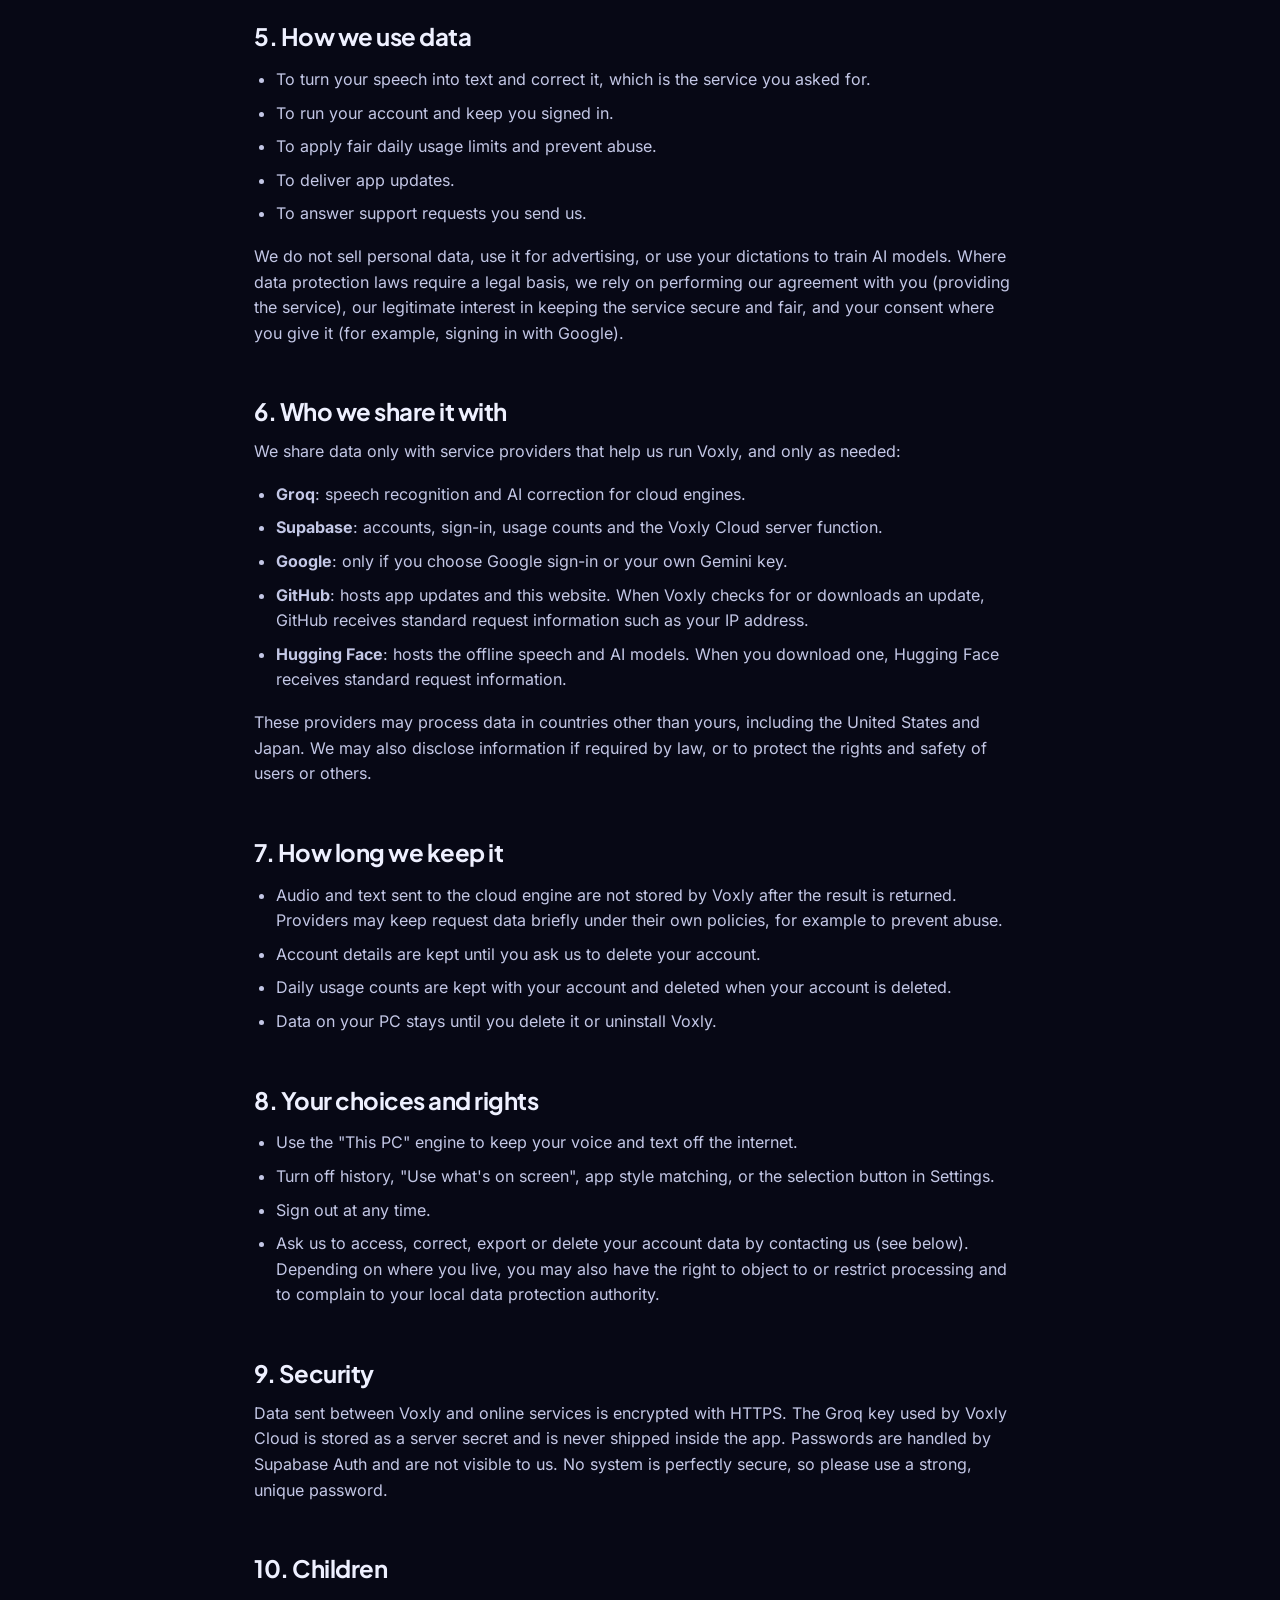
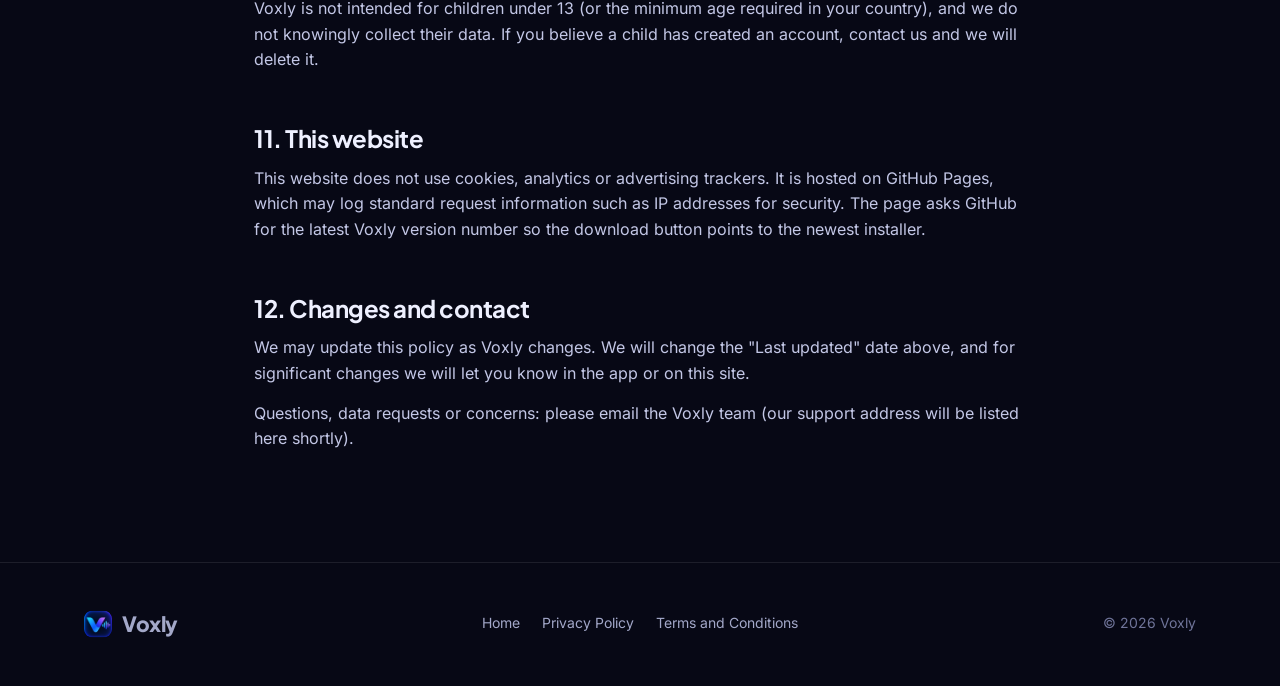
==== commit 22ce03d1: "Download button starts the installer directly; drop GitHub links Co-Authored-By: Claude Opus 5.5 <no" ====
--- a/docs/privacy.html
+++ b/docs/privacy.html
@@ -145,7 +145,7 @@
 
     <h2 id="changes">12. Changes and contact</h2>
     <p>We may update this policy as Voxly changes. We will change the "Last updated" date above, and for significant changes we will let you know in the app or on this site.</p>
-    <p>Questions, data requests or concerns: <a href="https://github.com/itshassan999999-lab/Voxly-releases/issues" rel="noopener">contact us through the Voxly GitHub page</a>. Please don't post personal details publicly; ask us for a private contact if needed.</p>
+    <p>Questions, data requests or concerns: please email the Voxly team (our support address will be listed here shortly).</p>
   </div>
 </main>
 
--- a/docs/assets/site.css
+++ b/docs/assets/site.css
@@ -392,3 +392,40 @@
 .timer-chip { left: -28px; top: 44%; }
 @media (max-width: 980px) { .timer-chip { left: 12px; } }
 @media (max-width: 600px) { .timer-chip { left: auto; right: 8px; top: auto; bottom: -22px; } }
+
+/* Comparison */
+.hl-row { display: grid; grid-template-columns: repeat(3, 1fr); gap: 16px; margin-bottom: 28px; }
+@media (max-width: 860px) { .hl-row { grid-template-columns: 1fr; } }
+.hl { padding: 20px 22px; border-radius: 16px; background: linear-gradient(135deg, rgba(61,139,255,.12), rgba(209,108,255,.12)); border: 1px solid rgba(124,92,255,.35); }
+.hl b { display: block; font-family: "Jakarta", sans-serif; font-size: 18px; margin-bottom: 4px; }
+.hl span { color: var(--muted); font-size: 15px; }
+.cmp-wrap { border-radius: 22px; border: 1px solid var(--line-2); background: var(--surface); overflow: hidden; }
+.cmp { width: 100%; border-collapse: collapse; font-size: 15.5px; }
+.cmp th, .cmp td { padding: 15px 22px; text-align: left; border-bottom: 1px solid var(--line); vertical-align: middle; }
+.cmp tbody tr:last-child th, .cmp tbody tr:last-child td { border-bottom: 0; }
+.cmp thead th { font-family: "Jakarta", sans-serif; font-size: 18px; font-weight: 800; color: #fff; padding-top: 22px; padding-bottom: 18px; }
+.cmp thead th img { display: inline-block; width: 26px; height: 26px; border-radius: 7px; vertical-align: -7px; margin-right: 10px; }
+.cmp tbody th { font-weight: 500; color: var(--text); width: 42%; }
+.cmp td { color: var(--muted); font-size: 14.5px; width: 29%; }
+.cmp .vx { background: rgba(124,92,255,.09); color: #dfe2ff; }
+.cmp thead .vx { background: linear-gradient(180deg, rgba(124,92,255,.3), rgba(124,92,255,.09)); }
+.cmp tbody tr:hover th, .cmp tbody tr:hover td { background-color: rgba(255,255,255,.025); }
+.cmp tbody tr:hover .vx { background-color: rgba(124,92,255,.14); }
+.cmp .y, .cmp .n { display: inline-grid; place-items: center; width: 24px; height: 24px; border-radius: 50%; margin-right: 10px; vertical-align: -6px; flex: none; }
+.cmp .y { background: rgba(61,220,151,.16); color: var(--green); }
+.cmp .n { background: rgba(255,255,255,.06); color: var(--faint); }
+.cmp .y svg, .cmp .n svg { width: 13px; height: 13px; }
+.cmp .p { display: inline-block; padding: 3px 10px; border-radius: 999px; background: rgba(255,184,77,.12); color: #ffc27a; font-size: 13px; }
+.cmp-note { margin-top: 14px; font-size: 13px; color: var(--faint); text-align: center; }
+@media (max-width: 680px) {
+  .cmp { font-size: 14px; }
+  .cmp th, .cmp td { padding: 12px 10px; }
+  .cmp thead th { font-size: 15px; }
+  .cmp thead th img { display: none; }
+  .cmp tbody th { width: 40%; font-size: 14px; }
+  .cmp td { font-size: 12.5px; }
+  .cmp .y, .cmp .n { display: grid; margin: 0 0 4px; }
+}
+.cmp .cell { display: flex; align-items: center; gap: 10px; }
+.cmp .cell .y, .cmp .cell .n { margin: 0; }
+@media (max-width: 680px) { .cmp .cell { flex-direction: column; align-items: flex-start; gap: 4px; } }
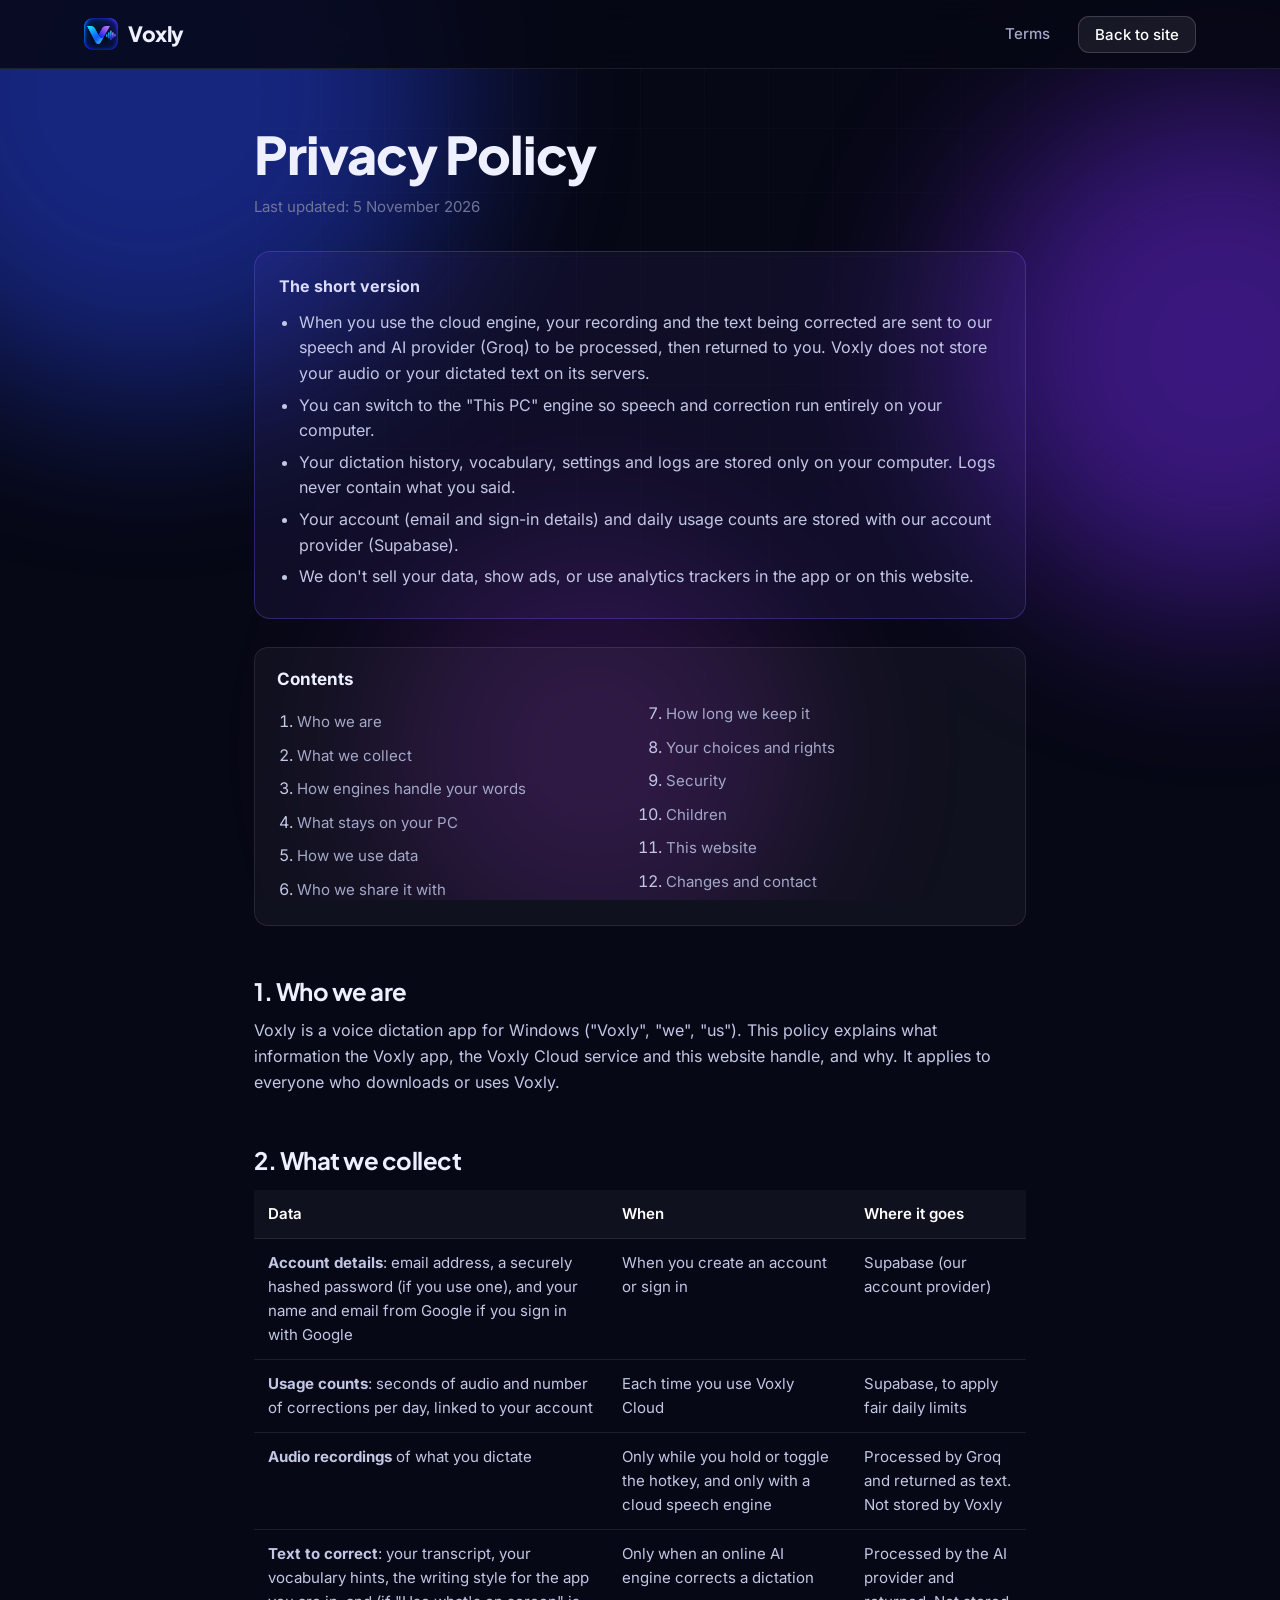
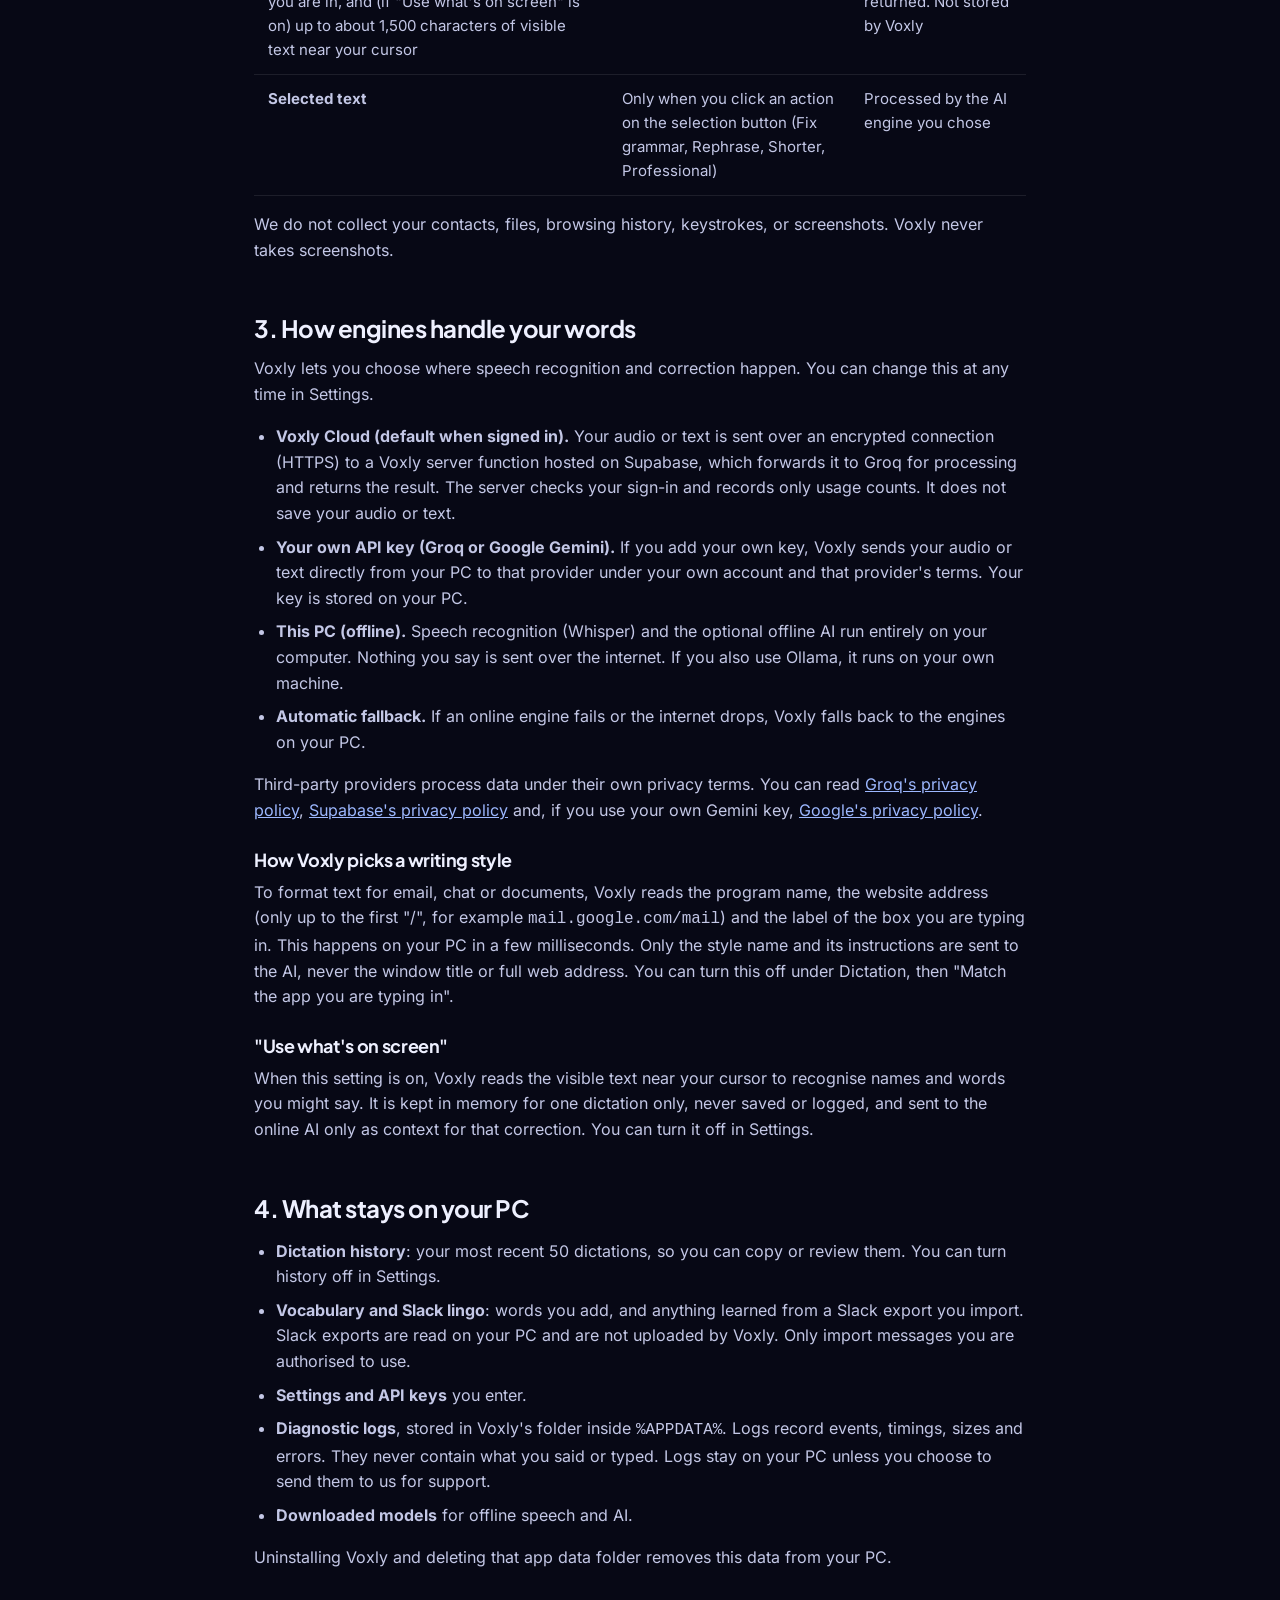
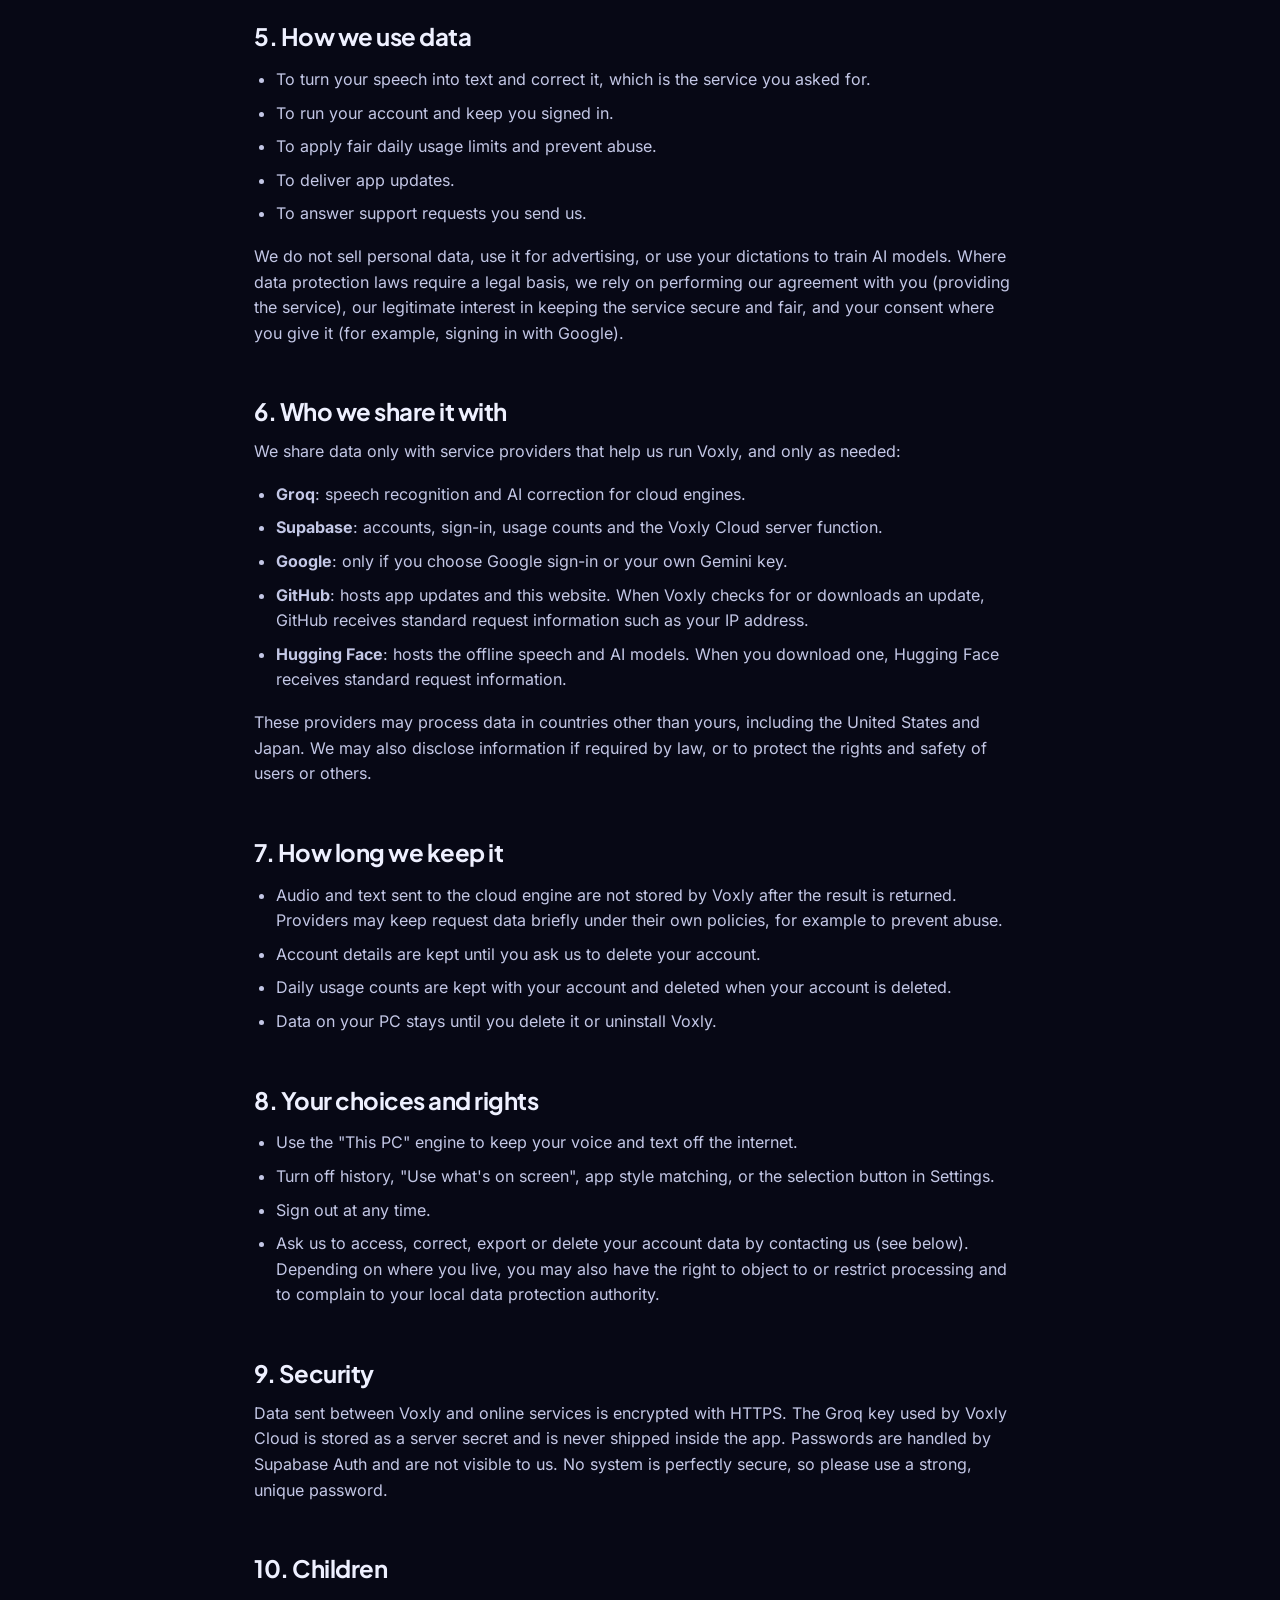
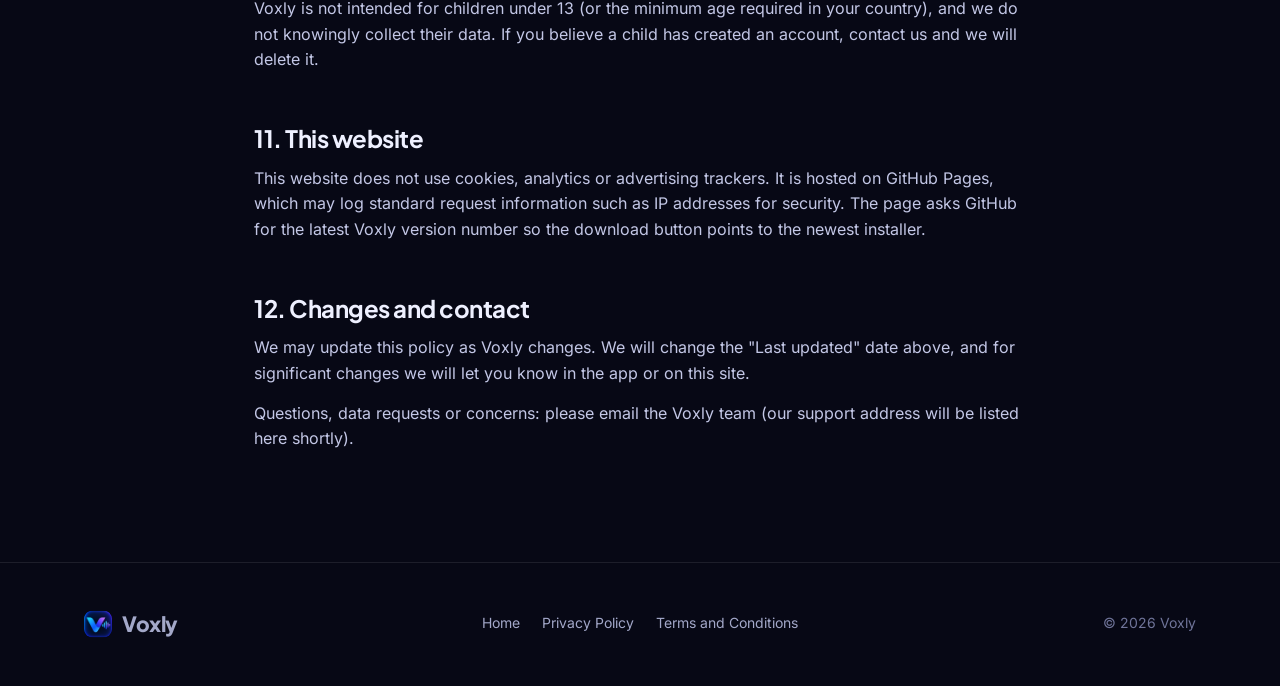
==== commit 26f19675: "Remove internal product and team names from the site Replace HLPT / HL Pro Tools, Guest Support and " ====
--- a/docs/privacy.html
+++ b/docs/privacy.html
@@ -9,7 +9,7 @@
 <link rel="icon" type="image/png" href="assets/logo.png">
 <meta property="og:title" content="Voxly Privacy Policy">
 <meta property="og:description" content="How Voxly handles your voice, text, account and device data.">
-<meta property="og:image" content="https://itshassan999999-lab.github.io/Voxly-releases/assets/og-image.png">
+<meta property="og:image" content="https://voxly.snthropic.com/assets/og-image.png">
 <link rel="stylesheet" href="assets/site.css">
 </head>
 <body>
@@ -92,7 +92,7 @@
       <li><b>Dictation history</b>: your most recent 50 dictations, so you can copy or review them. You can turn history off in Settings.</li>
       <li><b>Vocabulary and Slack lingo</b>: words you add, and anything learned from a Slack export you import. Slack exports are read on your PC and are not uploaded by Voxly. Only import messages you are authorised to use.</li>
       <li><b>Settings and API keys</b> you enter.</li>
-      <li><b>Diagnostic logs</b>, stored in <code>%APPDATA%\Noroze\VoiceType\logs</code>. Logs record events, timings, sizes and errors. They never contain what you said or typed. Logs stay on your PC unless you choose to send them to us for support.</li>
+      <li><b>Diagnostic logs</b>, stored in Voxly's folder inside <code>%APPDATA%</code>. Logs record events, timings, sizes and errors. They never contain what you said or typed. Logs stay on your PC unless you choose to send them to us for support.</li>
       <li><b>Downloaded models</b> for offline speech and AI.</li>
     </ul>
     <p>Uninstalling Voxly and deleting that app data folder removes this data from your PC.</p>
